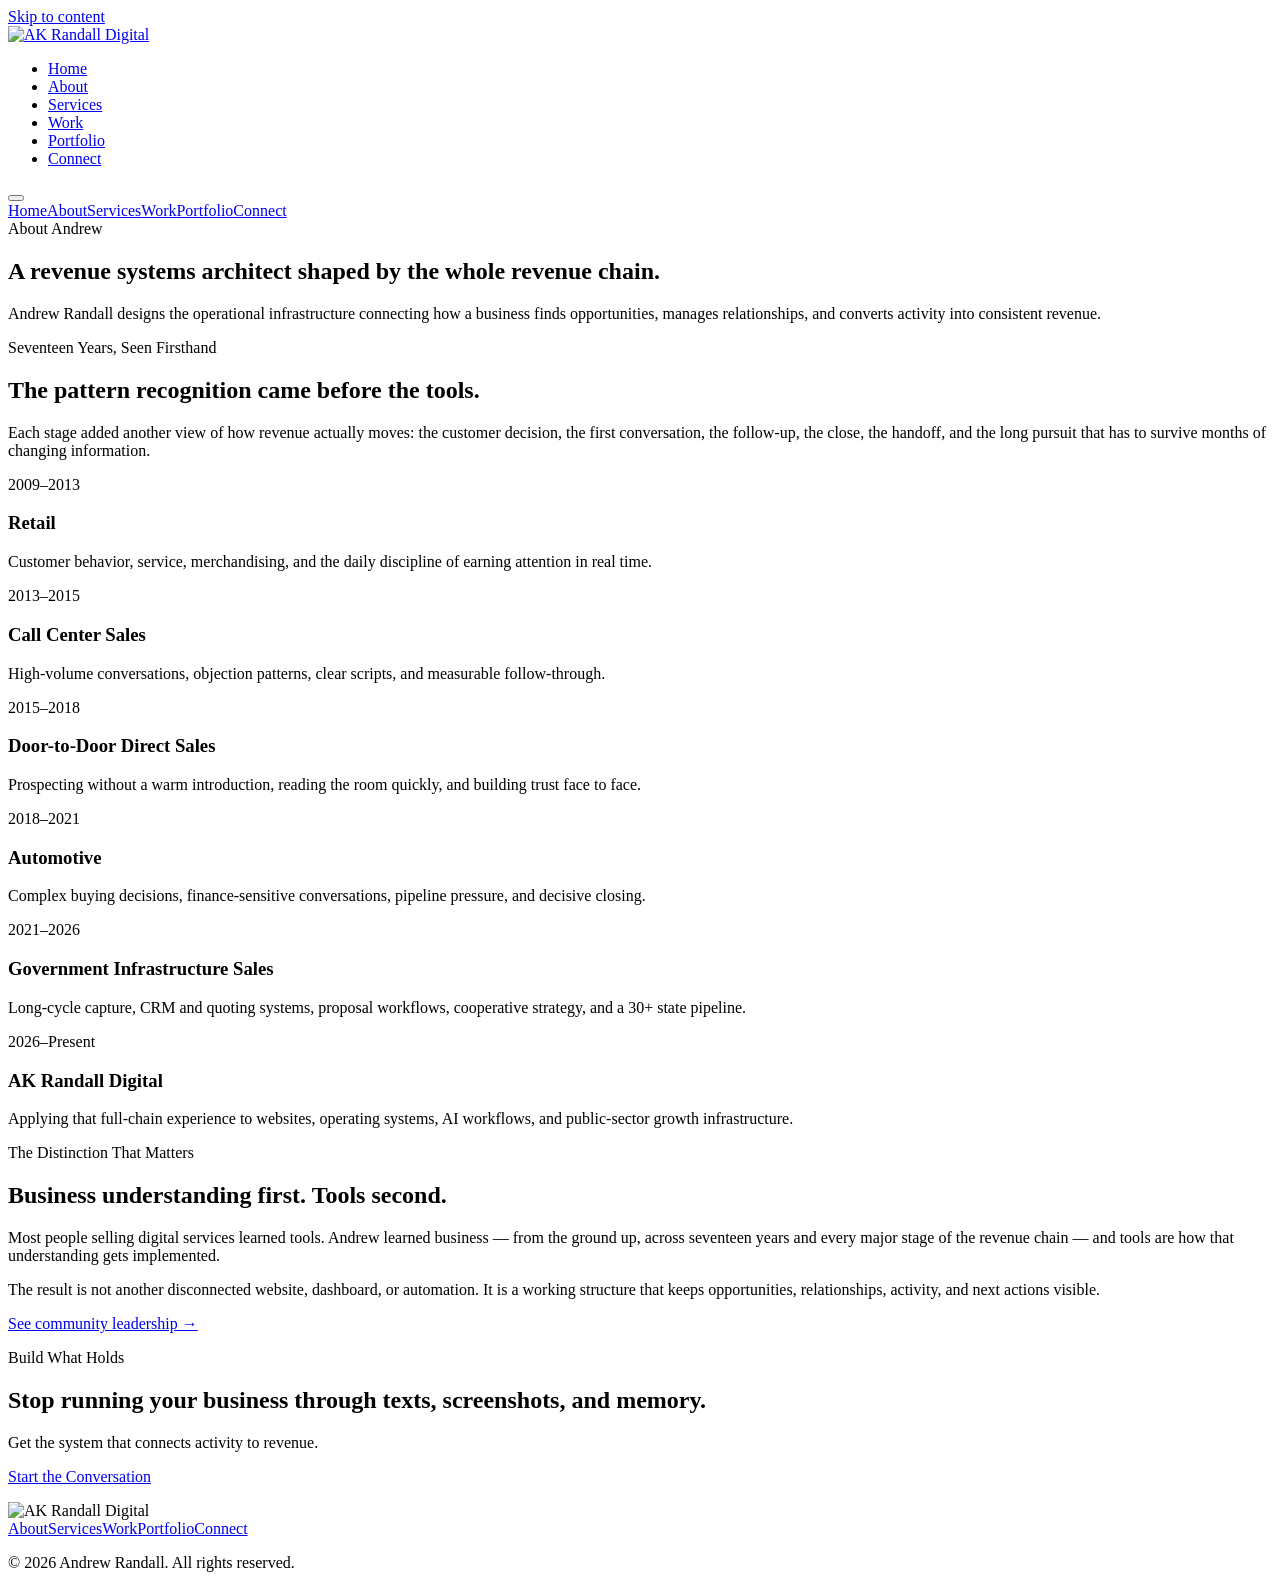
==== about.html @ d8922474 "Add files via upload" ====
<!DOCTYPE html>
<html lang="en">
<head>
  <meta charset="UTF-8">
  <meta name="viewport" content="width=device-width, initial-scale=1.0">
  <title>About Andrew | AK Randall Digital</title>
  <link rel="preconnect" href="https://fonts.googleapis.com">
  <link rel="preconnect" href="https://fonts.gstatic.com" crossorigin>
  <link href="https://fonts.googleapis.com/css2?family=Fraunces:ital,opsz,wght@1,9..144,600&family=IBM+Plex+Mono:wght@400;500;600&family=Inter:wght@400;500;600&family=Syne:wght@600;700;800&display=swap" rel="stylesheet">
  <link rel="icon" type="image/png" href="assets/akrandall_logo_pack_transparent/logo-mark-48.png">
  <link rel="stylesheet" href="assets/css/main.css">
</head>
<body>
  <a href="#main" class="skip-link">Skip to content</a>
  <nav id="nav" role="navigation" aria-label="Main"><div class="container"><div class="nav-inner"><a href="index.html" class="nav-logo" aria-label="AK Randall Digital home"><img src="assets/akrandall_logo_pack_transparent/logo-header-320x120.png" alt="AK Randall Digital"></a><ul class="nav-links" role="list"><li><a href="index.html">Home</a></li><li><a href="about.html" aria-current="page">About</a></li><li><a href="services.html">Services</a></li><li><a href="work.html">Work</a></li><li><a href="portfolio.html">Portfolio</a></li><li><a href="connect.html">Connect</a></li></ul><button class="nav-hamburger" id="hamburger" aria-label="Open menu" aria-expanded="false"><span></span><span></span><span></span></button></div></div></nav>
  <div class="menu-overlay" id="menuOverlay" aria-hidden="true"><div class="menu-panel"><a href="index.html">Home</a><a href="about.html">About</a><a href="services.html">Services</a><a href="work.html">Work</a><a href="portfolio.html">Portfolio</a><a href="connect.html">Connect</a></div></div>
  <main id="main">
    <section class="page-hero"><div class="container"><span class="label">About Andrew</span><h1>A revenue systems architect shaped by the whole revenue chain.</h1><p class="lead">Andrew Randall designs the operational infrastructure connecting how a business finds opportunities, manages relationships, and converts activity into consistent revenue.</p></div></section>
    <section class="page-section">
      <div class="container">
        <div class="section-head" data-reveal><span class="label">Seventeen Years, Seen Firsthand</span><h2>The pattern recognition came before the tools.</h2><p>Each stage added another view of how revenue actually moves: the customer decision, the first conversation, the follow-up, the close, the handoff, and the long pursuit that has to survive months of changing information.</p></div>
        <div class="career-grid">
          <article class="career-step" data-reveal><span class="career-years">2009–2013</span><h3>Retail</h3><p>Customer behavior, service, merchandising, and the daily discipline of earning attention in real time.</p></article>
          <article class="career-step" data-reveal data-delay="50"><span class="career-years">2013–2015</span><h3>Call Center Sales</h3><p>High-volume conversations, objection patterns, clear scripts, and measurable follow-through.</p></article>
          <article class="career-step" data-reveal data-delay="100"><span class="career-years">2015–2018</span><h3>Door-to-Door Direct Sales</h3><p>Prospecting without a warm introduction, reading the room quickly, and building trust face to face.</p></article>
          <article class="career-step" data-reveal data-delay="150"><span class="career-years">2018–2021</span><h3>Automotive</h3><p>Complex buying decisions, finance-sensitive conversations, pipeline pressure, and decisive closing.</p></article>
          <article class="career-step" data-reveal data-delay="200"><span class="career-years">2021–2026</span><h3>Government Infrastructure Sales</h3><p>Long-cycle capture, CRM and quoting systems, proposal workflows, cooperative strategy, and a 30+ state pipeline.</p></article>
          <article class="career-step career-step--current" data-reveal data-delay="250"><span class="career-years">2026–Present</span><h3>AK Randall Digital</h3><p>Applying that full-chain experience to websites, operating systems, AI workflows, and public-sector growth infrastructure.</p></article>
        </div>
      </div>
    </section>
    <section class="page-section">
      <div class="container two-col">
        <div class="section-stack" data-reveal>
          <span class="label">The Distinction That Matters</span>
          <h2>Business understanding first. Tools second.</h2>
          <p>Most people selling digital services learned tools. Andrew learned business — from the ground up, across seventeen years and every major stage of the revenue chain — and tools are how that understanding gets implemented.</p>
          <p>The result is not another disconnected website, dashboard, or automation. It is a working structure that keeps opportunities, relationships, activity, and next actions visible.</p>
          <p><a href="community.html" class="btn-text">See community leadership &rarr;</a></p>
        </div>
        <div class="photo-frame" data-reveal data-delay="100" data-slot-label="Founder portrait"><img src="assets/media/Berlin Profile header .jpg" alt="Portrait of Andrew Randall" loading="lazy" decoding="async" onerror="this.parentElement.classList.add('photo-frame--empty'); this.remove()"></div>
      </div>
    </section>
    <section class="page-section"><div class="container section-stack" data-reveal><span class="label">Build What Holds</span><h2>Stop running your business through texts, screenshots, and memory.</h2><p class="lead">Get the system that connects activity to revenue.</p><p><a href="connect.html" class="btn-primary">Start the Conversation</a></p></div></section>
  </main>
  <footer><div class="container"><div class="footer-inner"><div class="footer-logo"><img src="assets/akrandall_logo_pack_transparent/logo-hero-800.png" alt="AK Randall Digital"></div><nav class="footer-nav" aria-label="Footer navigation"><a href="about.html">About</a><a href="services.html">Services</a><a href="work.html">Work</a><a href="portfolio.html">Portfolio</a><a href="connect.html">Connect</a></nav><p class="footer-copy">&copy; 2026 Andrew Randall. All rights reserved.</p></div></div></footer>
  <script src="assets/js/main.js" defer></script>
</body>
</html>
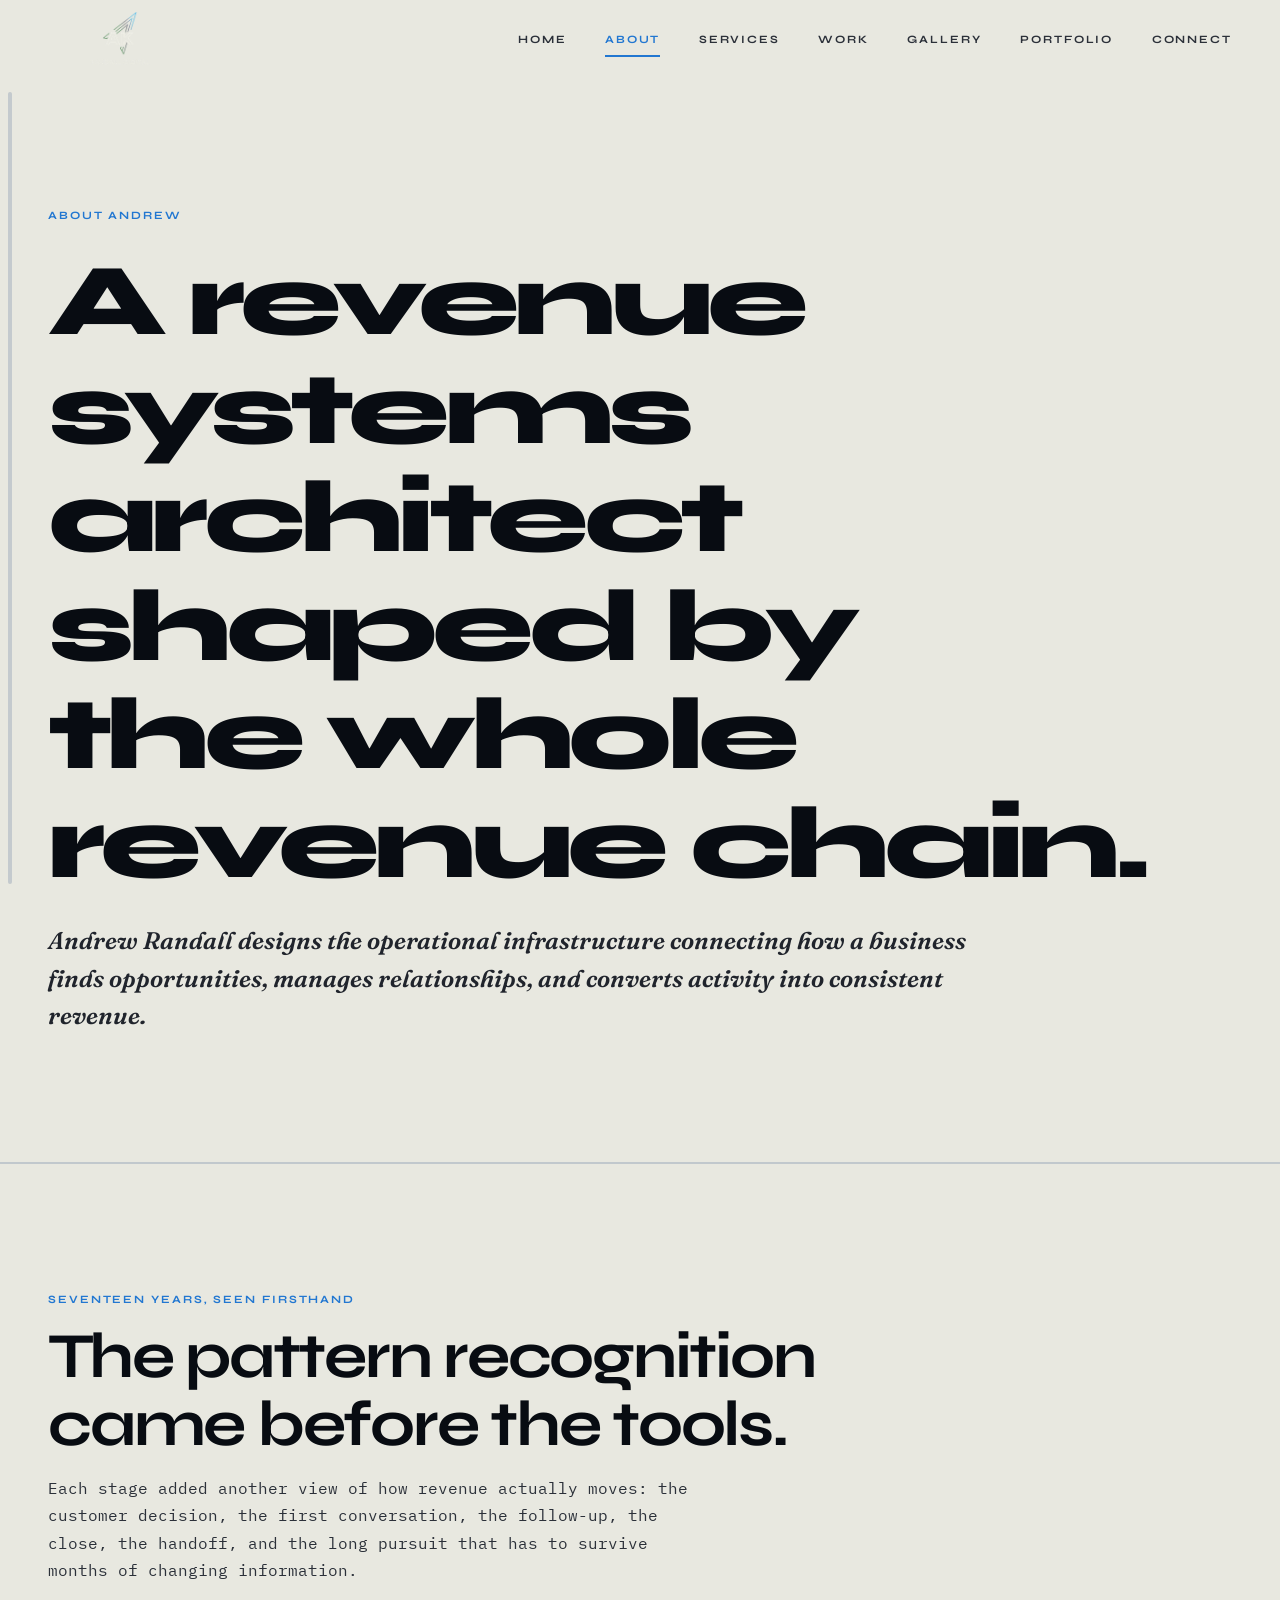
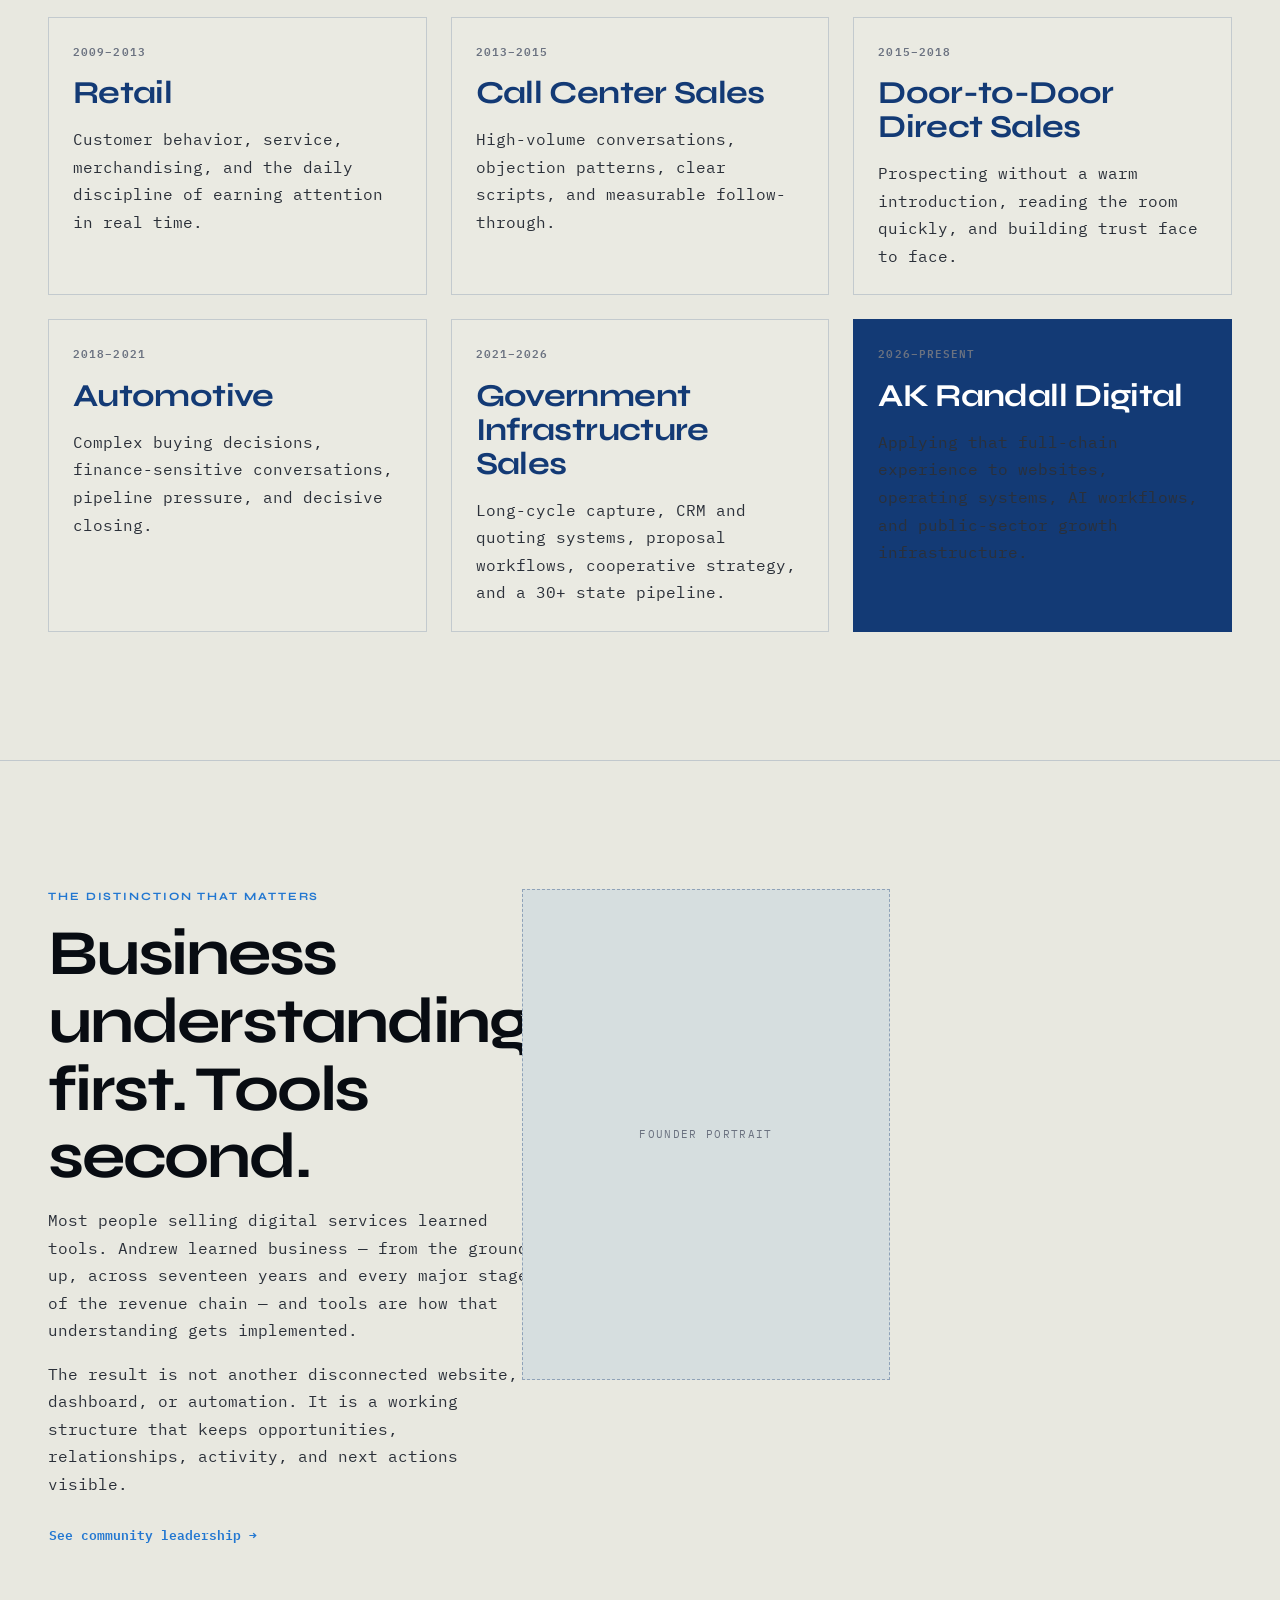
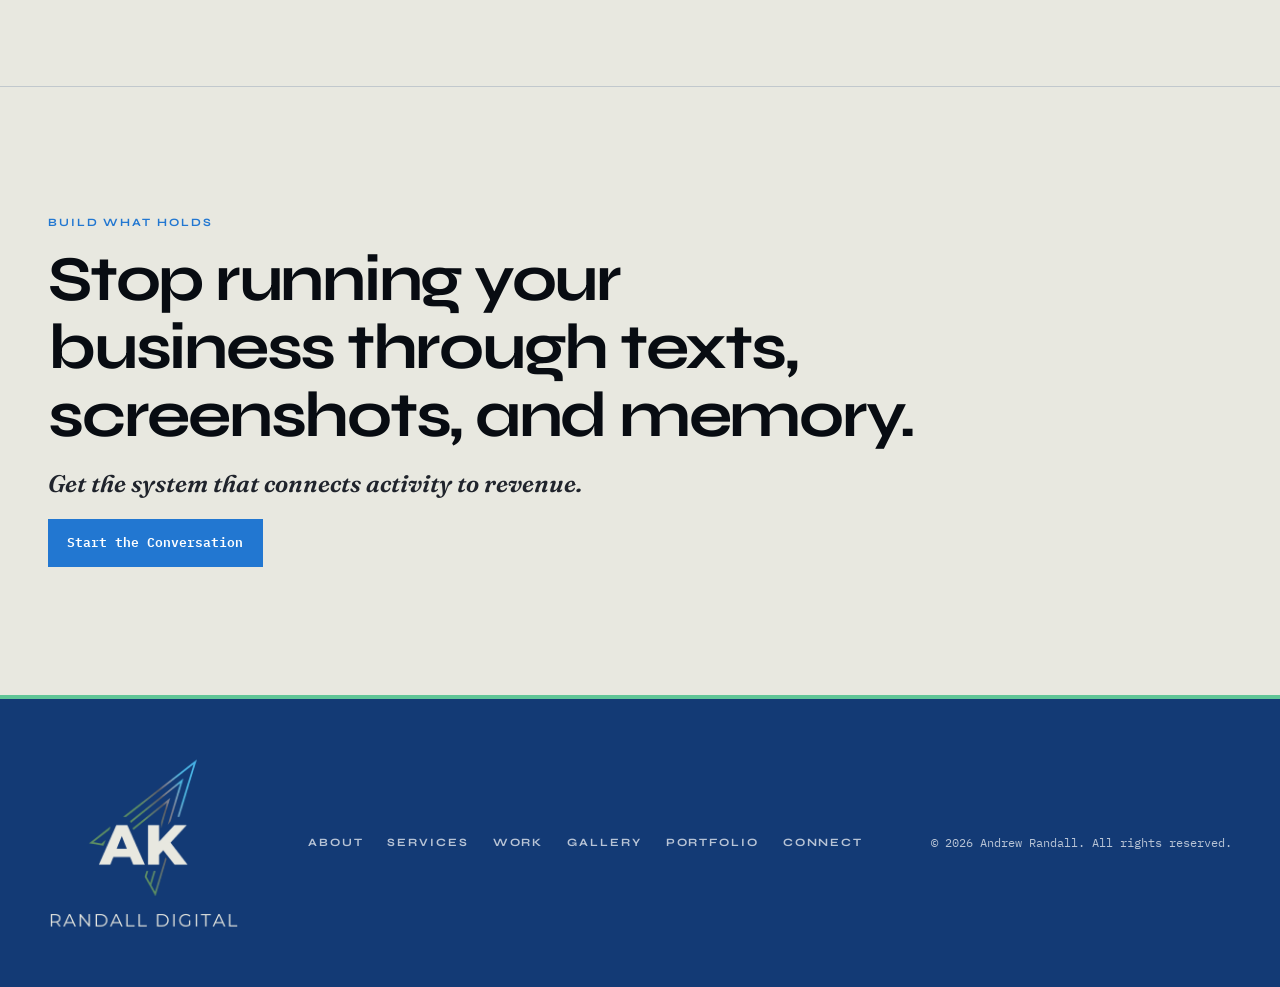
==== commit b2c277ae: "safe full commit" ====
--- a/about.html
+++ b/about.html
@@ -12,8 +12,8 @@
 </head>
 <body>
   <a href="#main" class="skip-link">Skip to content</a>
-  <nav id="nav" role="navigation" aria-label="Main"><div class="container"><div class="nav-inner"><a href="index.html" class="nav-logo" aria-label="AK Randall Digital home"><img src="assets/akrandall_logo_pack_transparent/logo-header-320x120.png" alt="AK Randall Digital"></a><ul class="nav-links" role="list"><li><a href="index.html">Home</a></li><li><a href="about.html" aria-current="page">About</a></li><li><a href="services.html">Services</a></li><li><a href="work.html">Work</a></li><li><a href="portfolio.html">Portfolio</a></li><li><a href="connect.html">Connect</a></li></ul><button class="nav-hamburger" id="hamburger" aria-label="Open menu" aria-expanded="false"><span></span><span></span><span></span></button></div></div></nav>
-  <div class="menu-overlay" id="menuOverlay" aria-hidden="true"><div class="menu-panel"><a href="index.html">Home</a><a href="about.html">About</a><a href="services.html">Services</a><a href="work.html">Work</a><a href="portfolio.html">Portfolio</a><a href="connect.html">Connect</a></div></div>
+  <nav id="nav" role="navigation" aria-label="Main"><div class="container"><div class="nav-inner"><a href="index.html" class="nav-logo" aria-label="AK Randall Digital home"><img src="assets/akrandall_logo_pack_transparent/logo-header-320x120.png" alt="AK Randall Digital"></a><ul class="nav-links" role="list"><li><a href="index.html">Home</a></li><li><a href="about.html" aria-current="page">About</a></li><li><a href="services.html">Services</a></li><li><a href="work.html">Work</a></li><li><a href="gallery.html">Gallery</a></li><li><a href="portfolio.html">Portfolio</a></li><li><a href="connect.html">Connect</a></li></ul><button class="nav-hamburger" id="hamburger" aria-label="Open menu" aria-expanded="false"><span></span><span></span><span></span></button></div></div></nav>
+  <div class="menu-overlay" id="menuOverlay" aria-hidden="true"><div class="menu-panel"><a href="index.html">Home</a><a href="about.html">About</a><a href="services.html">Services</a><a href="work.html">Work</a><a href="gallery.html">Gallery</a><a href="portfolio.html">Portfolio</a><a href="connect.html">Connect</a></div></div>
   <main id="main">
     <section class="page-hero"><div class="container"><span class="label">About Andrew</span><h1>A revenue systems architect shaped by the whole revenue chain.</h1><p class="lead">Andrew Randall designs the operational infrastructure connecting how a business finds opportunities, manages relationships, and converts activity into consistent revenue.</p></div></section>
     <section class="page-section">
@@ -43,7 +43,7 @@
     </section>
     <section class="page-section"><div class="container section-stack" data-reveal><span class="label">Build What Holds</span><h2>Stop running your business through texts, screenshots, and memory.</h2><p class="lead">Get the system that connects activity to revenue.</p><p><a href="connect.html" class="btn-primary">Start the Conversation</a></p></div></section>
   </main>
-  <footer><div class="container"><div class="footer-inner"><div class="footer-logo"><img src="assets/akrandall_logo_pack_transparent/logo-hero-800.png" alt="AK Randall Digital"></div><nav class="footer-nav" aria-label="Footer navigation"><a href="about.html">About</a><a href="services.html">Services</a><a href="work.html">Work</a><a href="portfolio.html">Portfolio</a><a href="connect.html">Connect</a></nav><p class="footer-copy">&copy; 2026 Andrew Randall. All rights reserved.</p></div></div></footer>
+  <footer><div class="container"><div class="footer-inner"><div class="footer-logo"><img src="assets/akrandall_logo_pack_transparent/logo-hero-800.png" alt="AK Randall Digital"></div><nav class="footer-nav" aria-label="Footer navigation"><a href="about.html">About</a><a href="services.html">Services</a><a href="work.html">Work</a><a href="gallery.html">Gallery</a><a href="portfolio.html">Portfolio</a><a href="connect.html">Connect</a></nav><p class="footer-copy">&copy; 2026 Andrew Randall. All rights reserved.</p></div></div></footer>
   <script src="assets/js/main.js" defer></script>
 </body>
 </html>
--- a/assets/css/main.css
+++ b/assets/css/main.css
@@ -0,0 +1,2037 @@
+:root {
+  --bg-warm-white: #e8e8e0;
+  --navy: #133a75;
+  --cyan: #2277d1;
+  --sage: #5fc597;
+  --ink: #080c12;
+  --mid-gray: #6b7280;
+  --font-display: "Syne", sans-serif;
+  --font-body: "IBM Plex Mono", monospace;
+  --font-editorial: "Fraunces", serif;
+  --space-1: 0.25rem;
+  --space-2: 0.5rem;
+  --space-3: 0.75rem;
+  --space-4: 1rem;
+  --space-5: 1.5rem;
+  --space-6: 2rem;
+  --space-7: 3rem;
+  --space-8: 4rem;
+  --space-9: 6rem;
+  --space-10: 8rem;
+  --container-max: 75rem;
+  --nav-height: 4.75rem;
+  --line: color-mix(in srgb, var(--navy) 18%, transparent);
+  --line-strong: color-mix(in srgb, var(--navy) 36%, transparent);
+  --surface: color-mix(in srgb, var(--bg-warm-white) 92%, white);
+  --surface-blue: color-mix(in srgb, var(--bg-warm-white) 91%, var(--cyan));
+  --soft-text: color-mix(in srgb, var(--ink) 65%, var(--mid-gray));
+  --shadow: 0 1.5rem 4rem color-mix(in srgb, var(--navy) 10%, transparent);
+}
+
+*,
+*::before,
+*::after {
+  box-sizing: border-box;
+}
+
+html {
+  scroll-behavior: smooth;
+  text-size-adjust: 100%;
+}
+
+body {
+  min-width: 20rem;
+  margin: 0;
+  overflow-x: hidden;
+  background: var(--bg-warm-white);
+  color: var(--ink);
+  font: 400 1rem/1.72 var(--font-body);
+  text-rendering: optimizeLegibility;
+}
+
+body.menu-open {
+  overflow: hidden;
+}
+
+#intro-splash {
+  position: fixed;
+  inset: 0;
+  z-index: 10000;
+  display: none;
+  min-width: 20rem;
+  min-height: 100svh;
+  place-items: center;
+  overflow: hidden;
+  background: #03050b;
+  opacity: 1;
+  transition: opacity 400ms ease;
+}
+
+html.intro-pending #intro-splash {
+  display: grid;
+}
+
+html.skip-intro #intro-splash,
+#intro-splash[hidden] {
+  display: none;
+}
+
+#intro-splash.is-hiding {
+  opacity: 0;
+  pointer-events: none;
+}
+
+#intro-splash video {
+  width: min(100vmin, 50rem);
+  height: min(100vmin, 50rem);
+  object-fit: contain;
+  background: #03050b;
+}
+
+.intro-skip {
+  position: absolute;
+  right: clamp(1rem, 3vw, 2rem);
+  bottom: clamp(1rem, 3vw, 2rem);
+  padding: 0.55rem 0.75rem;
+  border: 0;
+  background: transparent;
+  color: rgb(255 255 255 / 58%);
+  font-size: 0.75rem;
+  letter-spacing: 0.12em;
+  text-transform: uppercase;
+  transition: color 160ms ease;
+}
+
+.intro-skip:hover,
+.intro-skip:focus-visible {
+  color: white;
+}
+
+main,
+footer {
+  position: relative;
+  z-index: 1;
+}
+
+img,
+video {
+  display: block;
+  max-width: 100%;
+}
+
+figure,
+blockquote,
+h1,
+h2,
+h3,
+h4,
+h5,
+h6,
+p,
+ul {
+  margin-top: 0;
+}
+
+a {
+  color: inherit;
+  text-decoration: none;
+}
+
+button,
+input,
+select,
+textarea {
+  color: inherit;
+  font: inherit;
+}
+
+button {
+  cursor: pointer;
+}
+
+::selection {
+  background: var(--sage);
+  color: var(--ink);
+}
+
+a:focus-visible,
+button:focus-visible,
+input:focus-visible,
+select:focus-visible,
+textarea:focus-visible,
+[tabindex]:focus-visible {
+  outline: 0.1875rem solid var(--cyan);
+  outline-offset: 0.25rem;
+}
+
+.skip-link {
+  position: fixed;
+  top: 0.75rem;
+  left: 0.75rem;
+  z-index: 1000;
+  padding: 0.7rem 1rem;
+  transform: translateY(-180%);
+  background: var(--cyan);
+  color: white;
+  font-weight: 600;
+  transition: transform 160ms ease;
+}
+
+.skip-link:focus {
+  transform: translateY(0);
+}
+
+.container {
+  width: min(calc(100% - 2rem), var(--container-max));
+  margin-inline: auto;
+}
+
+h1,
+h2,
+h3,
+h4,
+h5,
+h6 {
+  margin-bottom: 0;
+  color: var(--ink);
+  font-family: var(--font-display);
+  font-weight: 700;
+  line-height: 1.06;
+  text-wrap: balance;
+}
+
+h1 {
+  max-width: 16ch;
+  font-size: clamp(2.8rem, 8vw, 6.7rem);
+  font-weight: 800;
+  letter-spacing: -0.055em;
+}
+
+h2 {
+  max-width: 20ch;
+  font-size: clamp(2rem, 5vw, 4rem);
+  letter-spacing: -0.035em;
+}
+
+h3 {
+  font-size: clamp(1.3rem, 2.5vw, 2rem);
+  letter-spacing: -0.02em;
+}
+
+h4 { font-size: 1.2rem; }
+h5 { font-size: 1rem; }
+h6 { font-size: 0.875rem; }
+
+p {
+  max-width: 64ch;
+  margin-bottom: 0;
+  color: var(--soft-text);
+}
+
+.lead,
+blockquote {
+  max-width: 59ch;
+  color: color-mix(in srgb, var(--ink) 76%, var(--mid-gray));
+  font: italic 600 clamp(1.1rem, 2.1vw, 1.5rem)/1.55 var(--font-editorial);
+}
+
+.label,
+.label-light,
+.media-status,
+.f-label,
+.nav-links a,
+.footer-nav a,
+.stat span {
+  font-family: var(--font-display);
+  font-size: 0.7rem;
+  font-weight: 700;
+  letter-spacing: 0.17em;
+  line-height: 1.35;
+  text-transform: uppercase;
+}
+
+.label,
+.media-status {
+  color: var(--cyan);
+}
+
+.label-light {
+  color: var(--sage);
+}
+
+.note {
+  color: var(--mid-gray);
+  font-size: 0.84rem;
+}
+
+.section-head,
+.section-stack,
+.about-copy,
+.connect-copy {
+  display: grid;
+  gap: var(--space-4);
+}
+
+.section-head {
+  margin-bottom: var(--space-6);
+}
+
+.page-section {
+  padding-block: clamp(4.5rem, 10vw, 8rem);
+  border-top: 0.0625rem solid var(--line);
+}
+
+.page-hero {
+  padding: clamp(9rem, 17vw, 13rem) 0 clamp(4.5rem, 10vw, 8rem);
+  border-bottom: 0.0625rem solid var(--line);
+}
+
+.page-hero .container {
+  display: grid;
+  gap: var(--space-5);
+}
+
+.page-hero h1 {
+  max-width: 14ch;
+}
+
+.two-col,
+.connect-grid {
+  display: grid;
+  gap: var(--space-7);
+}
+
+.focus-grid,
+.supporting-capabilities {
+  display: grid;
+  border-top: 0.0625rem solid var(--line);
+}
+
+.focus-grid > div,
+.supporting-capabilities article {
+  display: grid;
+  align-content: start;
+  gap: var(--space-3);
+  min-height: 13rem;
+  padding: var(--space-5) 0;
+  border-bottom: 0.0625rem solid var(--line);
+}
+
+.focus-grid strong {
+  color: var(--navy);
+  font-family: var(--font-display);
+  font-size: 1.08rem;
+}
+
+.values-column {
+  display: grid;
+  margin-top: var(--space-3);
+  border-top: 0.0625rem solid var(--line);
+}
+
+.values-column > div {
+  padding: 0.85rem 0;
+  border-bottom: 0.0625rem solid var(--line);
+  color: var(--navy);
+  font-size: 0.82rem;
+  font-weight: 600;
+}
+
+.btn-primary,
+.btn-outline,
+.btn-text,
+.btn-light {
+  display: inline-flex;
+  align-items: center;
+  justify-content: center;
+  min-height: 3rem;
+  padding: 0.8rem 1.15rem;
+  border: 0.0625rem solid transparent;
+  background: transparent;
+  font-size: 0.82rem;
+  font-weight: 600;
+  line-height: 1.2;
+  transition: color 180ms ease, background 180ms ease, border-color 180ms ease, transform 180ms ease;
+}
+
+.btn-primary {
+  border-color: var(--cyan);
+  background: var(--cyan);
+  color: white;
+}
+
+.btn-primary:hover {
+  border-color: var(--navy);
+  background: var(--navy);
+  transform: translateY(-0.125rem);
+}
+
+.btn-outline {
+  border-color: var(--line-strong);
+  color: var(--navy);
+}
+
+.btn-outline:hover {
+  border-color: var(--cyan);
+  background: var(--cyan);
+  color: white;
+}
+
+.btn-text {
+  min-height: auto;
+  padding-inline: 0;
+  color: var(--cyan);
+}
+
+.btn-text:hover {
+  color: var(--sage);
+}
+
+.btn-light {
+  border-color: color-mix(in srgb, white 45%, transparent);
+  color: white;
+}
+
+.btn-light:hover {
+  border-color: var(--sage);
+  background: var(--sage);
+  color: var(--ink);
+}
+
+.cta-inline {
+  margin-top: var(--space-5);
+}
+
+#nav {
+  position: fixed;
+  inset: 0 0 auto;
+  z-index: 100;
+  height: var(--nav-height);
+  border-bottom: 0.0625rem solid transparent;
+  background: color-mix(in srgb, var(--bg-warm-white) 90%, transparent);
+  backdrop-filter: blur(1rem);
+  transition: border-color 180ms ease, background 180ms ease;
+}
+
+#nav.scrolled {
+  border-bottom-color: var(--line);
+  background: color-mix(in srgb, var(--bg-warm-white) 97%, transparent);
+}
+
+.nav-inner {
+  display: flex;
+  min-height: var(--nav-height);
+  align-items: center;
+  justify-content: space-between;
+  gap: var(--space-5);
+}
+
+.nav-logo,
+.footer-logo {
+  display: inline-flex;
+  align-items: center;
+}
+
+.nav-logo img {
+  width: clamp(7rem, 13vw, 9rem);
+  height: auto;
+}
+
+.nav-links {
+  display: none;
+  align-items: center;
+  gap: clamp(1.2rem, 3vw, 2.5rem);
+  margin: 0;
+  padding: 0;
+  list-style: none;
+}
+
+.nav-links a,
+.footer-nav a {
+  color: var(--soft-text);
+  transition: color 160ms ease;
+}
+
+.nav-links a:hover,
+.footer-nav a:hover,
+.nav-links a[aria-current="page"] {
+  color: var(--cyan);
+}
+
+.nav-links a[aria-current="page"] {
+  position: relative;
+}
+
+.nav-links a[aria-current="page"]::after {
+  content: "";
+  position: absolute;
+  right: 0;
+  bottom: -0.65rem;
+  left: 0;
+  height: 0.125rem;
+  background: var(--cyan);
+}
+
+.nav-hamburger {
+  position: relative;
+  z-index: 101;
+  display: grid;
+  width: 2.75rem;
+  height: 2.75rem;
+  padding: 0;
+  place-content: center;
+  gap: 0.32rem;
+  border: 0;
+  background: transparent;
+}
+
+.nav-hamburger span {
+  width: 1.4rem;
+  height: 0.125rem;
+  background: var(--ink);
+  transform-origin: center;
+  transition: transform 180ms ease, opacity 180ms ease;
+}
+
+.nav-hamburger.is-open span:nth-child(1),
+.nav-hamburger.active span:nth-child(1) {
+  transform: translateY(0.45rem) rotate(45deg);
+}
+
+.nav-hamburger.is-open span:nth-child(2),
+.nav-hamburger.active span:nth-child(2) {
+  opacity: 0;
+}
+
+.nav-hamburger.is-open span:nth-child(3),
+.nav-hamburger.active span:nth-child(3) {
+  transform: translateY(-0.45rem) rotate(-45deg);
+}
+
+.menu-overlay {
+  position: fixed;
+  inset: 0;
+  z-index: 90;
+  visibility: hidden;
+  background: color-mix(in srgb, var(--ink) 52%, transparent);
+  opacity: 0;
+  transition: visibility 240ms ease, opacity 240ms ease;
+}
+
+.menu-overlay.is-active,
+.menu-overlay.open,
+.menu-overlay.active {
+  visibility: visible;
+  opacity: 1;
+}
+
+.menu-panel {
+  display: grid;
+  width: min(88vw, 28rem);
+  min-height: 100%;
+  margin-left: auto;
+  padding: calc(var(--nav-height) + 3rem) 2rem 3rem;
+  align-content: center;
+  gap: var(--space-5);
+  background: var(--bg-warm-white);
+  box-shadow: -1rem 0 3rem color-mix(in srgb, var(--ink) 20%, transparent);
+  transform: translateX(100%);
+  transition: transform 300ms cubic-bezier(0.22, 1, 0.36, 1);
+}
+
+.menu-overlay.is-active .menu-panel,
+.menu-overlay.open .menu-panel,
+.menu-overlay.active .menu-panel {
+  transform: translateX(0);
+}
+
+.menu-panel a {
+  color: var(--navy);
+  font: 700 clamp(1.8rem, 8vw, 3.25rem)/1 var(--font-display);
+}
+
+.menu-panel a:hover {
+  color: var(--cyan);
+}
+
+.pipeline-progress {
+  position: fixed;
+  top: calc(var(--nav-height) + 1rem);
+  bottom: 1rem;
+  left: max(0.5rem, calc((100vw - var(--container-max)) / 2 - 2rem));
+  z-index: 70;
+  width: 0.25rem;
+  overflow: hidden;
+  border-radius: 999px;
+  background: color-mix(in srgb, var(--navy) 17%, transparent);
+  pointer-events: none;
+}
+
+.pipeline-progress__fill {
+  width: 100%;
+  height: 100%;
+  background: linear-gradient(to bottom, var(--navy), var(--cyan) 55%, var(--sage));
+  transform: scaleY(var(--pipeline-progress, 0));
+  transform-origin: top;
+  will-change: transform;
+}
+
+.hero {
+  position: relative;
+  display: grid;
+  min-height: max(42rem, 100svh);
+  padding: clamp(10rem, 18vw, 15rem) 0 clamp(5rem, 12vw, 9rem);
+  align-items: end;
+  overflow: hidden;
+  background: var(--navy);
+}
+
+.hero-media,
+.hero-media::after,
+.hero-fallback-picture,
+.hero-img,
+.hero-canvas-host,
+.hero-canvas-host canvas {
+  position: absolute;
+  inset: 0;
+  width: 100%;
+  height: 100%;
+}
+
+.hero-media {
+  background: linear-gradient(135deg, var(--navy), color-mix(in srgb, var(--navy) 72%, var(--cyan)));
+}
+
+.hero-fallback-picture {
+  z-index: 0;
+  overflow: hidden;
+}
+
+.hero-img {
+  object-fit: cover;
+  opacity: 1;
+  transform: translate3d(0, var(--hero-mobile-shift, 0), 0) scale(1.035);
+  transition: opacity 400ms ease;
+  will-change: transform;
+}
+
+.hero-canvas-host {
+  z-index: 1;
+  opacity: 0;
+  transition: opacity 500ms ease;
+}
+
+.hero-canvas-host canvas {
+  display: block;
+  outline: none;
+}
+
+.hero.is-webgl-ready .hero-canvas-host {
+  opacity: 1;
+}
+
+.hero.is-webgl-ready .hero-fallback-picture {
+  opacity: 0;
+}
+
+.hero-media::after {
+  content: "";
+  z-index: 2;
+  background: linear-gradient(90deg, color-mix(in srgb, var(--ink) 90%, transparent), color-mix(in srgb, var(--navy) 55%, transparent) 60%, transparent);
+  pointer-events: none;
+}
+
+.hero .container {
+  position: relative;
+  z-index: 3;
+}
+
+.hero-content {
+  display: grid;
+  max-width: 58rem;
+  gap: var(--space-5);
+}
+
+.hero h1,
+.hero .lead,
+.hero .label,
+.hero .btn-text {
+  color: white;
+}
+
+.hero .lead {
+  color: color-mix(in srgb, white 82%, transparent);
+}
+
+.hero-cta {
+  display: flex;
+  flex-wrap: wrap;
+  align-items: center;
+  gap: var(--space-4);
+}
+
+.hero-load {
+  animation: hero-enter 700ms cubic-bezier(0.22, 1, 0.36, 1) both;
+}
+
+.hero h1.hero-load { animation-delay: 100ms; }
+.hero .lead.hero-load { animation-delay: 190ms; }
+.hero .hero-cta.hero-load { animation-delay: 280ms; }
+
+@keyframes hero-enter {
+  from {
+    opacity: 0;
+    transform: translateY(1rem);
+  }
+}
+
+.proof-bar,
+.stats-row {
+  padding-block: var(--space-6);
+  border-bottom: 0.0625rem solid var(--line);
+  background: var(--surface-blue);
+}
+
+.proof-stats,
+.stats-grid {
+  display: grid;
+  grid-template-columns: repeat(2, minmax(0, 1fr));
+  gap: var(--space-5);
+}
+
+.proof-scope-note {
+  grid-column: 1 / -1;
+  margin: 0;
+  color: var(--soft-text);
+  font-family: var(--font-body);
+  font-size: .75rem;
+  letter-spacing: .02em;
+  text-align: center;
+}
+
+.stat {
+  display: grid;
+  gap: var(--space-2);
+}
+
+.stat strong {
+  color: var(--navy);
+  font: 700 clamp(2rem, 6vw, 3.75rem)/1 var(--font-display);
+}
+
+.stat span {
+  color: var(--mid-gray);
+}
+
+.photo-frame {
+  position: relative;
+  width: min(100%, 23rem);
+  overflow: hidden;
+  aspect-ratio: 3 / 4;
+  border: 0.0625rem solid var(--line);
+  background: var(--surface-blue);
+}
+
+.photo-frame img {
+  width: 100%;
+  height: 100%;
+  object-fit: cover;
+}
+
+.photo-frame--empty,
+.proof-photo--empty,
+.community-photo--empty,
+.video-frame--empty {
+  display: grid;
+  min-height: 15rem;
+  place-items: center;
+  border: 0.0625rem dashed var(--line-strong);
+  background: var(--surface-blue);
+}
+
+.photo-frame--empty::after,
+.proof-photo--empty::after,
+.community-photo--empty::after,
+.video-frame--empty::after {
+  content: attr(data-slot-label);
+  max-width: 28ch;
+  padding: var(--space-5);
+  color: var(--mid-gray);
+  font-size: 0.7rem;
+  letter-spacing: 0.12em;
+  text-align: center;
+  text-transform: uppercase;
+}
+
+.discipline-list,
+.systems-list,
+.onsite-list {
+  display: grid;
+  border-top: 0.0625rem solid var(--line);
+}
+
+.discipline-item,
+.system-row,
+.onsite-row {
+  display: grid;
+  gap: var(--space-3);
+  padding: var(--space-5) 0;
+  border-bottom: 0.0625rem solid var(--line);
+}
+
+.discipline-item strong,
+.system-title,
+.onsite-title {
+  color: var(--navy);
+  font: 700 1.05rem/1.3 var(--font-display);
+}
+
+.discipline-item--lead {
+  padding-inline: var(--space-5);
+  background: var(--navy);
+}
+
+.discipline-item--lead strong,
+.discipline-item--lead p {
+  color: white;
+}
+
+.infrastructure-services {
+  border-inline: 0.0625rem solid var(--line);
+}
+
+.infrastructure-services .discipline-item:not(.discipline-item--lead) {
+  padding-inline: var(--space-5);
+}
+
+.system-row {
+  grid-template-columns: 3rem minmax(0, 1fr);
+}
+
+.system-number {
+  color: var(--cyan);
+  font: 700 1.4rem/1 var(--font-display);
+}
+
+.system-feature.compare-pair {
+  display: grid;
+  overflow: hidden;
+  border: 0.0625rem solid var(--line);
+}
+
+.system-panel-dark,
+.system-panel-light {
+  min-height: 22rem;
+  padding: clamp(2rem, 6vw, 4rem);
+}
+
+.system-panel-dark {
+  position: relative;
+  display: grid;
+  align-content: end;
+  overflow: hidden;
+  background: var(--navy);
+}
+
+.system-panel-dark::after {
+  content: "";
+  position: absolute;
+  inset: 0;
+  z-index: 1;
+  background: linear-gradient(to top, color-mix(in srgb, var(--ink) 90%, transparent), color-mix(in srgb, var(--navy) 28%, transparent));
+}
+
+.system-panel-image {
+  position: absolute;
+  inset: 0;
+  width: 100%;
+  height: 100%;
+  object-fit: cover;
+  opacity: 0;
+  transition: opacity 250ms ease;
+}
+
+.system-panel-dark--has-image .system-panel-image {
+  opacity: 1;
+}
+
+.system-panel-content {
+  position: relative;
+  z-index: 2;
+  display: grid;
+  gap: var(--space-4);
+}
+
+.system-title-display {
+  max-width: 10ch;
+  color: white;
+  font-size: clamp(2.3rem, 6vw, 4.8rem);
+}
+
+.system-panel-light {
+  display: grid;
+  align-content: center;
+  gap: var(--space-4);
+  background: var(--surface-blue);
+}
+
+.compare-panel {
+  transition: opacity 200ms ease, transform 200ms ease;
+}
+
+.compare-pair.is-comparing .compare-panel {
+  opacity: 0.55;
+}
+
+.compare-pair.is-comparing .compare-panel.is-active {
+  z-index: 3;
+  opacity: 1;
+  transform: translateY(-0.25rem);
+}
+
+.media-ledger-grid,
+.systems-field-gallery,
+.civic-presence-grid,
+.founder-media-strip,
+.field-sequence-grid,
+.community-photos,
+.proof-grid,
+.pipeline-grid,
+.case-study-grid,
+.day-night-grid,
+.infrastructure-proof-grid {
+  display: grid;
+  gap: var(--space-5);
+}
+
+.field-sequence-section {
+  overflow: hidden;
+  background: var(--surface-blue);
+}
+
+.field-sequence-grid {
+  perspective: 90rem;
+  perspective-origin: 50% 42%;
+}
+
+.field-sequence-card {
+  position: relative;
+  margin: 0;
+  overflow: hidden;
+  border: 0.0625rem solid var(--line);
+  background: var(--surface);
+  box-shadow: var(--shadow);
+  transform-style: preserve-3d;
+  backface-visibility: hidden;
+}
+
+.field-sequence-card picture {
+  display: block;
+  overflow: hidden;
+  aspect-ratio: 4 / 3;
+  background: var(--navy);
+}
+
+.field-sequence-card img {
+  width: 100%;
+  height: 100%;
+  object-fit: cover;
+  transition: transform 900ms cubic-bezier(0.22, 1, 0.36, 1);
+}
+
+.field-sequence-card figcaption {
+  display: grid;
+  gap: var(--space-2);
+  padding: var(--space-4);
+  transform: translateZ(1.25rem);
+}
+
+.field-sequence-card figcaption p {
+  color: var(--ink);
+  font-size: 0.82rem;
+}
+
+.media-card,
+.infrastructure-proof-primary,
+.comparison-card,
+.case-study-card,
+.proof-photo,
+.community-photo {
+  margin: 0;
+  overflow: hidden;
+  border: 0.0625rem solid var(--line);
+  background: var(--surface);
+}
+
+.media-card {
+  display: grid;
+  grid-template-rows: auto 1fr;
+}
+
+.media-card-frame {
+  position: relative;
+  overflow: hidden;
+  aspect-ratio: 4 / 3;
+  background: linear-gradient(135deg, var(--navy), color-mix(in srgb, var(--navy) 70%, var(--cyan)));
+}
+
+.media-card img,
+.media-card video {
+  width: 100%;
+  height: 100%;
+  object-fit: cover;
+}
+
+.media-card figcaption,
+.infrastructure-proof-primary figcaption,
+.comparison-card figcaption {
+  display: grid;
+  gap: var(--space-2);
+  padding: var(--space-4);
+}
+
+.media-card figcaption p {
+  color: var(--ink);
+  font-size: 0.82rem;
+}
+
+.media-card-fallback,
+.media-fallback {
+  position: absolute;
+  inset: 0;
+  display: grid;
+  z-index: 0;
+  place-content: center;
+  gap: var(--space-2);
+  padding: var(--space-5);
+  background: linear-gradient(135deg, var(--navy), color-mix(in srgb, var(--navy) 75%, var(--cyan)));
+  color: white;
+  font-size: 0.8rem;
+  text-align: center;
+}
+
+.media-card-fallback small,
+.media-fallback small {
+  color: color-mix(in srgb, white 68%, transparent);
+}
+
+.media-card--video video {
+  position: relative;
+  z-index: 1;
+  opacity: 0;
+}
+
+.media-card--video.media-loaded video,
+.media-card--video.video-ready video {
+  opacity: 1;
+}
+
+.media-card--video.media-loaded .media-card-fallback,
+.media-card--video.video-ready .media-card-fallback,
+.video-ready .media-fallback {
+  display: none;
+}
+
+.media-card--image.media-failed .media-card-frame::after {
+  content: attr(data-slot-label);
+  position: absolute;
+  inset: 0;
+  display: grid;
+  place-items: center;
+  padding: var(--space-5);
+  color: white;
+  font-size: 0.68rem;
+  letter-spacing: 0.12em;
+  text-align: center;
+  text-transform: uppercase;
+}
+
+.media-card--image.media-failed img {
+  display: none;
+}
+
+.infrastructure-proof-primary {
+  display: grid;
+}
+
+.infrastructure-proof-primary img {
+  width: 100%;
+  min-height: 21rem;
+  height: 100%;
+  object-fit: cover;
+}
+
+.pipeline-card,
+.case-study-card {
+  display: grid;
+  min-height: 15rem;
+  padding: var(--space-5);
+  align-content: start;
+  gap: var(--space-4);
+}
+
+.pipeline-card span {
+  color: var(--cyan);
+  font: 700 1.25rem/1 var(--font-display);
+}
+
+.case-study-card--flagship {
+  background: var(--navy);
+}
+
+.case-study-card--flagship h2,
+.case-study-card--flagship h3,
+.case-study-card--flagship p,
+.case-study-card--flagship .media-status {
+  color: white;
+}
+
+.case-study-card--flagship .note {
+  color: color-mix(in srgb, white 68%, transparent);
+}
+
+.case-study-card--media {
+  padding: 0;
+}
+
+.case-study-card--media > div:last-child {
+  display: grid;
+  gap: var(--space-4);
+  padding: var(--space-5);
+}
+
+.case-study-media {
+  min-height: 18rem;
+}
+
+.case-study-media img {
+  width: 100%;
+  height: 100%;
+  object-fit: cover;
+}
+
+.comparison-card {
+  position: relative;
+}
+
+.comparison-media {
+  position: relative;
+  overflow: hidden;
+  aspect-ratio: 16 / 10;
+  background: var(--navy);
+}
+
+.comparison-media img,
+.comparison-media video {
+  width: 100%;
+  height: 100%;
+  object-fit: cover;
+}
+
+.comparison-card--night {
+  background: var(--navy);
+}
+
+.comparison-card--night figcaption p,
+.comparison-card--night figcaption .label {
+  color: white;
+}
+
+.proof-photo {
+  display: grid;
+  grid-template-rows: minmax(15rem, 1fr) auto;
+}
+
+.proof-photo img {
+  width: 100%;
+  height: 100%;
+  object-fit: cover;
+}
+
+.proof-photo figcaption {
+  padding: var(--space-4);
+  color: var(--navy);
+  font-size: 0.78rem;
+}
+
+.project-video {
+  background: var(--navy);
+}
+
+.project-video h2,
+.project-video p,
+.project-video .label {
+  color: white;
+}
+
+.proof-line {
+  font: italic 600 clamp(1.2rem, 3vw, 2rem)/1.4 var(--font-editorial);
+}
+
+.video-frame {
+  position: relative;
+  width: min(100%, 58rem);
+  margin-top: var(--space-6);
+  overflow: hidden;
+  aspect-ratio: 16 / 9;
+  background: var(--navy);
+}
+
+.video-frame video {
+  width: 100%;
+  height: 100%;
+  object-fit: cover;
+}
+
+.video-frame--empty video {
+  position: absolute;
+  opacity: 0;
+  pointer-events: none;
+}
+
+.media-proof-ledger {
+  background: var(--surface-blue);
+}
+
+.ledger-group {
+  display: grid;
+  gap: var(--space-5);
+  padding-block: var(--space-6);
+  border-top: 0.0625rem solid var(--line);
+}
+
+.ledger-group-head {
+  display: grid;
+  gap: var(--space-2);
+}
+
+.map-section {
+  padding: clamp(1.25rem, 4vw, 3rem);
+  border: 0.0625rem solid var(--line);
+  background: var(--surface-blue);
+}
+
+.outcome-atlas-head {
+  max-width: 48rem;
+}
+
+.map-controls {
+  display: grid;
+  gap: var(--space-4);
+  margin-block: var(--space-5);
+}
+
+.map-filters,
+.map-year-filters,
+.schedule-types {
+  display: flex;
+  flex-wrap: wrap;
+  gap: var(--space-2);
+}
+
+.filter-btn,
+.year-btn,
+.schedule-type {
+  padding: 0.7rem 0.9rem;
+  border: 0.0625rem solid var(--line-strong);
+  background: transparent;
+  color: var(--soft-text);
+  font-size: 0.75rem;
+}
+
+.filter-btn:hover,
+.year-btn:hover,
+.schedule-type:hover,
+.filter-btn.active,
+.year-btn.active,
+.schedule-type.active {
+  border-color: var(--cyan);
+  background: var(--cyan);
+  color: white;
+}
+
+#map {
+  min-height: clamp(25rem, 58vh, 40rem);
+  overflow: hidden;
+  border: 0.0625rem solid var(--line);
+  background: var(--surface);
+}
+
+#map-count {
+  margin-top: var(--space-3);
+  color: var(--mid-gray);
+  font-size: 0.78rem;
+}
+
+.map-key {
+  display: flex;
+  flex-wrap: wrap;
+  gap: var(--space-3) var(--space-5);
+  margin-top: var(--space-4);
+  color: var(--soft-text);
+  font-size: 0.75rem;
+}
+
+.dot {
+  display: inline-block;
+  width: 0.65rem;
+  height: 0.65rem;
+  margin-right: 0.4rem;
+  border-radius: 50%;
+}
+
+.dot-transit { background: var(--cyan); }
+.dot-parks { background: var(--sage); }
+.dot-safety { background: var(--navy); }
+.dot-smart { background: var(--mid-gray); }
+.dot-emergency { background: var(--ink); }
+
+.community-photo {
+  position: relative;
+  aspect-ratio: 4 / 3;
+}
+
+.community-photo img {
+  width: 100%;
+  height: 100%;
+  object-fit: cover;
+}
+
+.schedule-type {
+  display: grid;
+  flex: 1 1 14rem;
+  min-height: 8rem;
+  gap: var(--space-2);
+  text-align: left;
+}
+
+.type-title {
+  color: var(--navy);
+  font: 700 0.95rem/1.3 var(--font-display);
+}
+
+.type-desc {
+  color: var(--mid-gray);
+  font-size: 0.72rem;
+  line-height: 1.55;
+}
+
+.schedule-type.active .type-title,
+.schedule-type:hover .type-title,
+.schedule-type.active .type-desc,
+.schedule-type:hover .type-desc {
+  color: white;
+}
+
+.calendar-note {
+  padding: var(--space-4);
+  border-left: 0.2rem solid var(--sage);
+  background: var(--surface-blue);
+}
+
+.onsite-row {
+  grid-template-columns: minmax(0, 1fr) auto;
+  align-items: center;
+}
+
+.onsite-row:hover .onsite-title,
+.onsite-row:hover .onsite-arrow {
+  color: var(--cyan);
+}
+
+.onsite-arrow {
+  color: var(--navy);
+  font-size: 1.5rem;
+  transition: color 180ms ease, transform 180ms ease;
+}
+
+.onsite-row:hover .onsite-arrow {
+  transform: translateX(0.25rem);
+}
+
+.community-calendar {
+  display: grid;
+  gap: var(--space-3);
+  margin-top: var(--space-6);
+  padding: var(--space-5);
+  border: 0.0625rem solid var(--line);
+  background: var(--surface-blue);
+}
+
+.contact-form {
+  display: grid;
+  align-content: start;
+  gap: var(--space-5);
+  padding: clamp(1.5rem, 5vw, 3rem);
+  border: 0.0625rem solid var(--line);
+  background: var(--surface-blue);
+}
+
+.f-group {
+  display: grid;
+  gap: var(--space-2);
+}
+
+.f-label {
+  color: var(--navy);
+}
+
+.contact-form input,
+.contact-form select,
+.contact-form textarea {
+  width: 100%;
+  padding: 0.85rem;
+  border: 0.0625rem solid var(--line-strong);
+  border-radius: 0;
+  background: var(--bg-warm-white);
+}
+
+.contact-form textarea {
+  resize: vertical;
+}
+
+.contact-form input:focus,
+.contact-form select:focus,
+.contact-form textarea:focus {
+  border-color: var(--cyan);
+}
+
+.closing-cta {
+  padding-block: clamp(4.5rem, 10vw, 8rem);
+  background: var(--navy);
+}
+
+.closing-cta .container {
+  display: grid;
+  gap: var(--space-5);
+  justify-items: start;
+}
+
+.closing-cta h2 {
+  color: white;
+}
+
+.atlas-section,
+.flagship-proof,
+.infrastructure-proof-lead,
+.pipeline-section,
+.proof-of-work-section,
+.day-night-section,
+.ledger-collection-index,
+.founder-media-section,
+.council-section,
+.civic-presence-section {
+  position: relative;
+}
+
+footer {
+  border-top: 0.25rem solid var(--sage);
+  background: var(--navy);
+  color: white;
+}
+
+.footer-inner {
+  display: grid;
+  gap: var(--space-5);
+  padding-block: var(--space-7);
+}
+
+.footer-logo img {
+  width: min(12rem, 48vw);
+  height: auto;
+}
+
+.footer-nav {
+  display: flex;
+  flex-wrap: wrap;
+  gap: var(--space-4) var(--space-5);
+}
+
+.footer-nav a,
+.footer-copy {
+  color: color-mix(in srgb, white 70%, transparent);
+}
+
+.footer-copy {
+  margin: 0;
+  font-size: 0.72rem;
+}
+
+.career-grid,
+.offer-grid,
+.service-card-grid,
+.portfolio-grid {
+  display: grid;
+  gap: var(--space-5);
+}
+
+.career-step,
+.offer-card,
+.service-card,
+.portfolio-card {
+  display: grid;
+  align-content: start;
+  gap: var(--space-4);
+  padding: var(--space-5);
+  border: 0.0625rem solid var(--line);
+  background: var(--surface);
+}
+
+.career-step h3,
+.offer-card h3,
+.service-card h3,
+.portfolio-card h3 {
+  color: var(--navy);
+}
+
+.career-years,
+.offer-number,
+.portfolio-status {
+  color: var(--mid-gray);
+  font-size: 0.68rem;
+  font-weight: 600;
+  letter-spacing: 0.1em;
+  text-transform: uppercase;
+}
+
+.career-step--current,
+.offer-card--lead,
+.service-principle {
+  background: var(--navy);
+  color: white;
+}
+
+.career-step--current h3,
+.offer-card--lead h3,
+.offer-card--lead .offer-number,
+.offer-card--lead a {
+  color: white;
+}
+
+.offer-links {
+  display: grid;
+  gap: var(--space-2);
+  margin-top: auto;
+}
+
+.offer-links a {
+  font-size: 0.78rem;
+  font-weight: 600;
+  text-decoration: underline;
+  text-underline-offset: 0.2em;
+}
+
+.service-card {
+  color: var(--ink);
+  transition: border-color 180ms ease, transform 180ms ease;
+}
+
+.service-card:hover,
+.service-card:focus-visible {
+  border-color: var(--cyan);
+  transform: translateY(-0.2rem);
+}
+
+.service-detail-grid {
+  display: grid;
+  gap: var(--space-7);
+}
+
+.service-principle {
+  display: grid;
+  align-content: end;
+  min-height: 18rem;
+  padding: var(--space-6);
+}
+
+.service-principle p {
+  font: 600 clamp(1.35rem, 3vw, 2rem)/1.35 var(--font-display);
+}
+
+.portfolio-card {
+  min-height: 19rem;
+}
+
+.portfolio-card p {
+  margin-bottom: auto;
+}
+
+.portfolio-meta {
+  display: flex;
+  flex-wrap: wrap;
+  align-items: center;
+  justify-content: space-between;
+  gap: var(--space-3);
+}
+
+.portfolio-card--media {
+  padding: 0;
+  overflow: hidden;
+}
+
+.portfolio-card--media figure,
+.portfolio-card--media figcaption {
+  display: grid;
+  gap: var(--space-4);
+}
+
+.portfolio-card--media figcaption {
+  padding: var(--space-5);
+}
+
+.portfolio-image {
+  aspect-ratio: 16 / 10;
+  overflow: hidden;
+}
+
+.portfolio-image img {
+  width: 100%;
+  height: 100%;
+  object-fit: cover;
+}
+
+@media (prefers-reduced-motion: no-preference) {
+  [data-reveal] {
+    opacity: 0;
+    transform: translateY(1.5rem);
+    transition: opacity 680ms cubic-bezier(0.22, 1, 0.36, 1), transform 680ms cubic-bezier(0.22, 1, 0.36, 1);
+  }
+
+  [data-reveal].is-visible {
+    opacity: 1;
+    transform: translateY(0);
+  }
+
+  [data-reveal-3d] {
+    opacity: 0;
+    transform: translate3d(0, 2.5rem, -7rem) rotateY(-16deg);
+    transform-origin: 50% 50%;
+    transition:
+      opacity 760ms cubic-bezier(0.22, 1, 0.36, 1),
+      transform 900ms cubic-bezier(0.22, 1, 0.36, 1);
+  }
+
+  [data-reveal-3d]:nth-child(even) {
+    transform: translate3d(0, 2.5rem, -7rem) rotateY(16deg);
+  }
+
+  [data-reveal-3d].is-visible,
+  [data-reveal-3d].is-visible:nth-child(even) {
+    opacity: 1;
+    transform: translate3d(0, 0, 0) rotateY(0);
+  }
+
+  [data-reveal-3d].is-visible:hover img {
+    transform: scale(1.025);
+  }
+}
+
+@media (prefers-reduced-motion: reduce) {
+  html { scroll-behavior: auto; }
+
+  #intro-splash {
+    display: none !important;
+    transition: none;
+  }
+
+  [data-reveal],
+  [data-reveal].is-visible {
+    opacity: 1;
+    transform: none;
+    transition: none;
+    transition-delay: 0ms !important;
+  }
+
+  .hero-load { animation: none; }
+
+  [data-reveal-3d],
+  [data-reveal-3d].is-visible {
+    opacity: 1;
+    transform: none;
+    transition: none;
+  }
+
+  .hero-img {
+    transform: none;
+  }
+}
+
+@media (min-width: 40rem) {
+  .container {
+    width: min(calc(100% - 3rem), var(--container-max));
+  }
+
+  .proof-stats,
+  .stats-grid {
+    grid-template-columns: repeat(4, minmax(0, 1fr));
+  }
+
+  .focus-grid,
+  .supporting-capabilities,
+  .field-sequence-grid,
+  .community-photos,
+  .proof-grid,
+  .day-night-grid,
+  .founder-media-strip,
+  .systems-field-gallery,
+  .civic-presence-grid,
+  .media-ledger-grid,
+  .pipeline-grid,
+  .case-study-grid,
+  .career-grid,
+  .service-card-grid,
+  .portfolio-grid {
+    grid-template-columns: repeat(2, minmax(0, 1fr));
+  }
+
+  .offer-grid {
+    grid-template-columns: repeat(3, minmax(0, 1fr));
+  }
+
+  .offer-grid--two {
+    grid-template-columns: repeat(2, minmax(0, 1fr));
+  }
+
+  .focus-grid > div:nth-child(odd),
+  .supporting-capabilities article:nth-child(odd) {
+    padding-right: var(--space-5);
+    border-right: 0.0625rem solid var(--line);
+  }
+
+  .focus-grid > div:nth-child(even),
+  .supporting-capabilities article:nth-child(even) {
+    padding-left: var(--space-5);
+  }
+
+  .case-study-card--media {
+    grid-column: 1 / -1;
+    grid-template-columns: minmax(0, 0.9fr) minmax(0, 1.1fr);
+  }
+
+  .ledger-group-head {
+    grid-template-columns: 11rem minmax(0, 1fr);
+    align-items: start;
+  }
+}
+
+@media (min-width: 48rem) {
+  .two-col {
+    grid-template-columns: minmax(15rem, 0.75fr) minmax(0, 1.25fr);
+    align-items: start;
+  }
+
+  .connect-grid {
+    grid-template-columns: minmax(0, 1.1fr) minmax(20rem, 0.9fr);
+  }
+
+  .service-detail-grid {
+    grid-template-columns: minmax(0, 1.3fr) minmax(18rem, 0.7fr);
+    align-items: stretch;
+  }
+
+  .system-feature.compare-pair {
+    grid-template-columns: repeat(2, minmax(0, 1fr));
+  }
+
+  .infrastructure-proof-grid {
+    grid-template-columns: minmax(0, 1.4fr) repeat(2, minmax(0, 0.75fr));
+  }
+
+  .community-photos,
+  .proof-grid,
+  .civic-presence-grid,
+  .media-ledger-grid,
+  .systems-field-gallery {
+    grid-template-columns: repeat(3, minmax(0, 1fr));
+  }
+
+  .career-grid,
+  .portfolio-grid {
+    grid-template-columns: repeat(3, minmax(0, 1fr));
+  }
+
+  .field-sequence-grid {
+    grid-template-columns: repeat(4, minmax(0, 1fr));
+  }
+
+  .systems-field-gallery .media-card:nth-child(1),
+  .systems-field-gallery .media-card:nth-child(4) {
+    grid-column: span 2;
+  }
+
+  .footer-inner {
+    grid-template-columns: auto 1fr auto;
+    align-items: center;
+  }
+
+  .footer-nav {
+    justify-content: center;
+  }
+}
+
+@media (min-width: 54rem) {
+  .nav-links { display: flex; }
+  .nav-hamburger { display: none; }
+  .pipeline-grid { grid-template-columns: repeat(4, minmax(0, 1fr)); }
+}
+
+@media (min-width: 80rem) {
+  .container {
+    width: min(calc(100% - 6rem), var(--container-max));
+  }
+}
+
+@media (max-width: 39.999rem) {
+  h1 {
+    max-width: 100%;
+    font-size: clamp(2.15rem, 10.5vw, 2.75rem);
+  }
+
+  h2 {
+    max-width: 100%;
+    font-size: clamp(1.8rem, 8vw, 2.5rem);
+  }
+
+  .pipeline-progress {
+    top: auto;
+    right: 0;
+    bottom: 0;
+    left: 0;
+    width: auto;
+    height: 0.25rem;
+    border-radius: 0;
+  }
+
+  .pipeline-progress__fill {
+    background: linear-gradient(to right, var(--navy), var(--cyan), var(--sage));
+    transform: scaleX(var(--pipeline-progress, 0));
+    transform-origin: left;
+  }
+
+  .hero-media::after {
+    background: linear-gradient(to top, color-mix(in srgb, var(--ink) 92%, transparent), color-mix(in srgb, var(--navy) 38%, transparent));
+  }
+
+  .map-filters,
+  .map-year-filters {
+    display: grid;
+    grid-template-columns: repeat(2, minmax(0, 1fr));
+  }
+}
+
+/* Project gallery */
+.gallery-hero .lead { max-width: 52rem; }
+.gallery-section { padding: clamp(4rem, 8vw, 7rem) 0; }
+.gallery-heading {
+  display: flex;
+  align-items: end;
+  justify-content: space-between;
+  gap: 2rem;
+}
+.gallery-count {
+  margin: 0 0 .5rem;
+  font-family: var(--font-body);
+  font-size: .78rem;
+  color: var(--soft-text);
+}
+.gallery-controls {
+  display: flex;
+  align-items: end;
+  justify-content: space-between;
+  gap: 1.25rem;
+  margin: 2rem 0;
+}
+.gallery-category-filters {
+  display: flex;
+  flex-wrap: wrap;
+  gap: .5rem;
+}
+.gallery-state-filter {
+  display: grid;
+  gap: .35rem;
+  min-width: 9rem;
+  font-family: var(--font-body);
+  font-size: .7rem;
+  letter-spacing: .08em;
+  text-transform: uppercase;
+}
+.gallery-state-filter select {
+  min-height: 2.7rem;
+  padding: .5rem .75rem;
+  border: 1px solid var(--line);
+  border-radius: 2px;
+  background: var(--bg-warm-white);
+  color: var(--ink);
+  font: inherit;
+}
+.gallery-grid {
+  display: grid;
+  grid-template-columns: repeat(3, minmax(0, 1fr));
+  gap: 1.25rem;
+}
+.gallery-card {
+  overflow: hidden;
+  border: 1px solid var(--line);
+  border-radius: 4px;
+  background: var(--surface);
+  transition: transform .25s ease, box-shadow .25s ease, border-color .25s ease;
+}
+.gallery-card:not(.gallery-card--pending):hover {
+  transform: translateY(-4px);
+  border-color: var(--cyan);
+  box-shadow: 0 18px 40px color-mix(in srgb, var(--navy) 14%, transparent);
+}
+.gallery-card.is-highlighted {
+  border-color: var(--cyan);
+  box-shadow: 0 0 0 4px color-mix(in srgb, var(--cyan) 24%, transparent);
+}
+.gallery-card-button {
+  width: 100%;
+  padding: 0;
+  border: 0;
+  background: transparent;
+  color: inherit;
+  text-align: left;
+  cursor: pointer;
+}
+.gallery-card-media {
+  aspect-ratio: 4 / 3;
+  overflow: hidden;
+  background: var(--navy);
+}
+.gallery-card-media img {
+  width: 100%;
+  height: 100%;
+  object-fit: cover;
+  transition: transform .45s ease;
+}
+.gallery-card:hover .gallery-card-media img { transform: scale(1.035); }
+.gallery-placeholder {
+  display: grid;
+  width: 100%;
+  height: 100%;
+  place-items: center;
+  background:
+    linear-gradient(135deg, transparent 45%, color-mix(in srgb, var(--cyan) 24%, transparent) 45% 55%, transparent 55%),
+    linear-gradient(145deg, var(--navy), var(--ink));
+  color: white;
+  text-align: center;
+  font-family: var(--font-body);
+  font-size: .72rem;
+  letter-spacing: .1em;
+  line-height: 1.7;
+  text-transform: uppercase;
+}
+.gallery-card-copy { padding: 1.1rem; }
+.gallery-card-category {
+  display: block;
+  margin-bottom: .5rem;
+  color: var(--cyan);
+  font-family: var(--font-body);
+  font-size: .65rem;
+  letter-spacing: .08em;
+  text-transform: uppercase;
+}
+.gallery-card h3 { margin: 0 0 .35rem; font-size: 1.2rem; }
+.gallery-card p { margin: 0; color: var(--soft-text); font-size: .9rem; }
+.gallery-card-meta {
+  display: flex;
+  align-items: center;
+  flex-wrap: wrap;
+  gap: .5rem;
+  margin-top: .9rem;
+  color: var(--soft-text);
+  font-family: var(--font-body);
+  font-size: .65rem;
+}
+.gallery-badge {
+  padding: .25rem .45rem;
+  border-radius: 2px;
+  background: color-mix(in srgb, var(--sage) 18%, var(--bg-warm-white));
+  color: var(--navy);
+}
+.gallery-badge--cold {
+  background: color-mix(in srgb, #e6a817 18%, var(--bg-warm-white));
+  color: #7a4b00;
+}
+.gallery-modal {
+  width: min(68rem, calc(100% - 2rem));
+  max-height: calc(100dvh - 2rem);
+  padding: 0;
+  overflow: auto;
+  border: 0;
+  border-radius: 4px;
+  background: var(--bg-warm-white);
+  color: var(--ink);
+  box-shadow: 0 30px 90px color-mix(in srgb, var(--ink) 45%, transparent);
+}
+.gallery-modal::backdrop { background: color-mix(in srgb, var(--ink) 78%, transparent); }
+.gallery-modal-close {
+  position: sticky;
+  z-index: 3;
+  top: .75rem;
+  float: right;
+  width: 2.6rem;
+  height: 2.6rem;
+  margin: .75rem .75rem -3.35rem 0;
+  border: 1px solid color-mix(in srgb, white 35%, transparent);
+  border-radius: 50%;
+  background: color-mix(in srgb, var(--ink) 80%, transparent);
+  color: white;
+  font-size: 1.6rem;
+  cursor: pointer;
+}
+.gallery-modal-images {
+  display: grid;
+  grid-template-columns: repeat(3, 1fr);
+  background: var(--ink);
+}
+.gallery-modal-images img {
+  width: 100%;
+  height: 18rem;
+  object-fit: cover;
+}
+.gallery-modal-copy { padding: clamp(1.5rem, 5vw, 4rem); }
+.gallery-modal-copy h2 { margin-bottom: .3rem; }
+.gallery-modal-location { color: var(--soft-text); }
+.gallery-modal-story { max-width: 48rem; margin: 2rem 0; }
+.gallery-modal-story p { line-height: 1.75; }
+
+@media (max-width: 63.999rem) {
+  .gallery-grid { grid-template-columns: repeat(2, minmax(0, 1fr)); }
+  .gallery-controls { align-items: stretch; flex-direction: column; }
+  .gallery-state-filter { width: min(100%, 16rem); }
+}
+
+@media (max-width: 39.999rem) {
+  .gallery-hero .container,
+  .gallery-section .container {
+    width: calc(100vw - 3rem);
+    max-width: calc(100vw - 3rem);
+  }
+  .gallery-hero h1 {
+    max-width: 100%;
+    font-size: clamp(1.9rem, 7.7vw, 2.35rem);
+    overflow-wrap: anywhere;
+    word-break: break-word;
+  }
+  .gallery-hero .lead {
+    max-width: 100%;
+    overflow-wrap: anywhere;
+  }
+  .gallery-heading { align-items: start; flex-direction: column; gap: .5rem; }
+  .gallery-grid { grid-template-columns: 1fr; }
+  .gallery-category-filters {
+    display: grid;
+    grid-template-columns: 1fr;
+    width: 100%;
+  }
+  .gallery-category-filters .filter-btn {
+    width: 100%;
+    min-width: 0;
+    white-space: normal;
+  }
+  .gallery-state-filter { width: 100%; }
+  .gallery-modal-images { grid-template-columns: 1fr; }
+  .gallery-modal-images img { height: auto; max-height: 24rem; }
+}
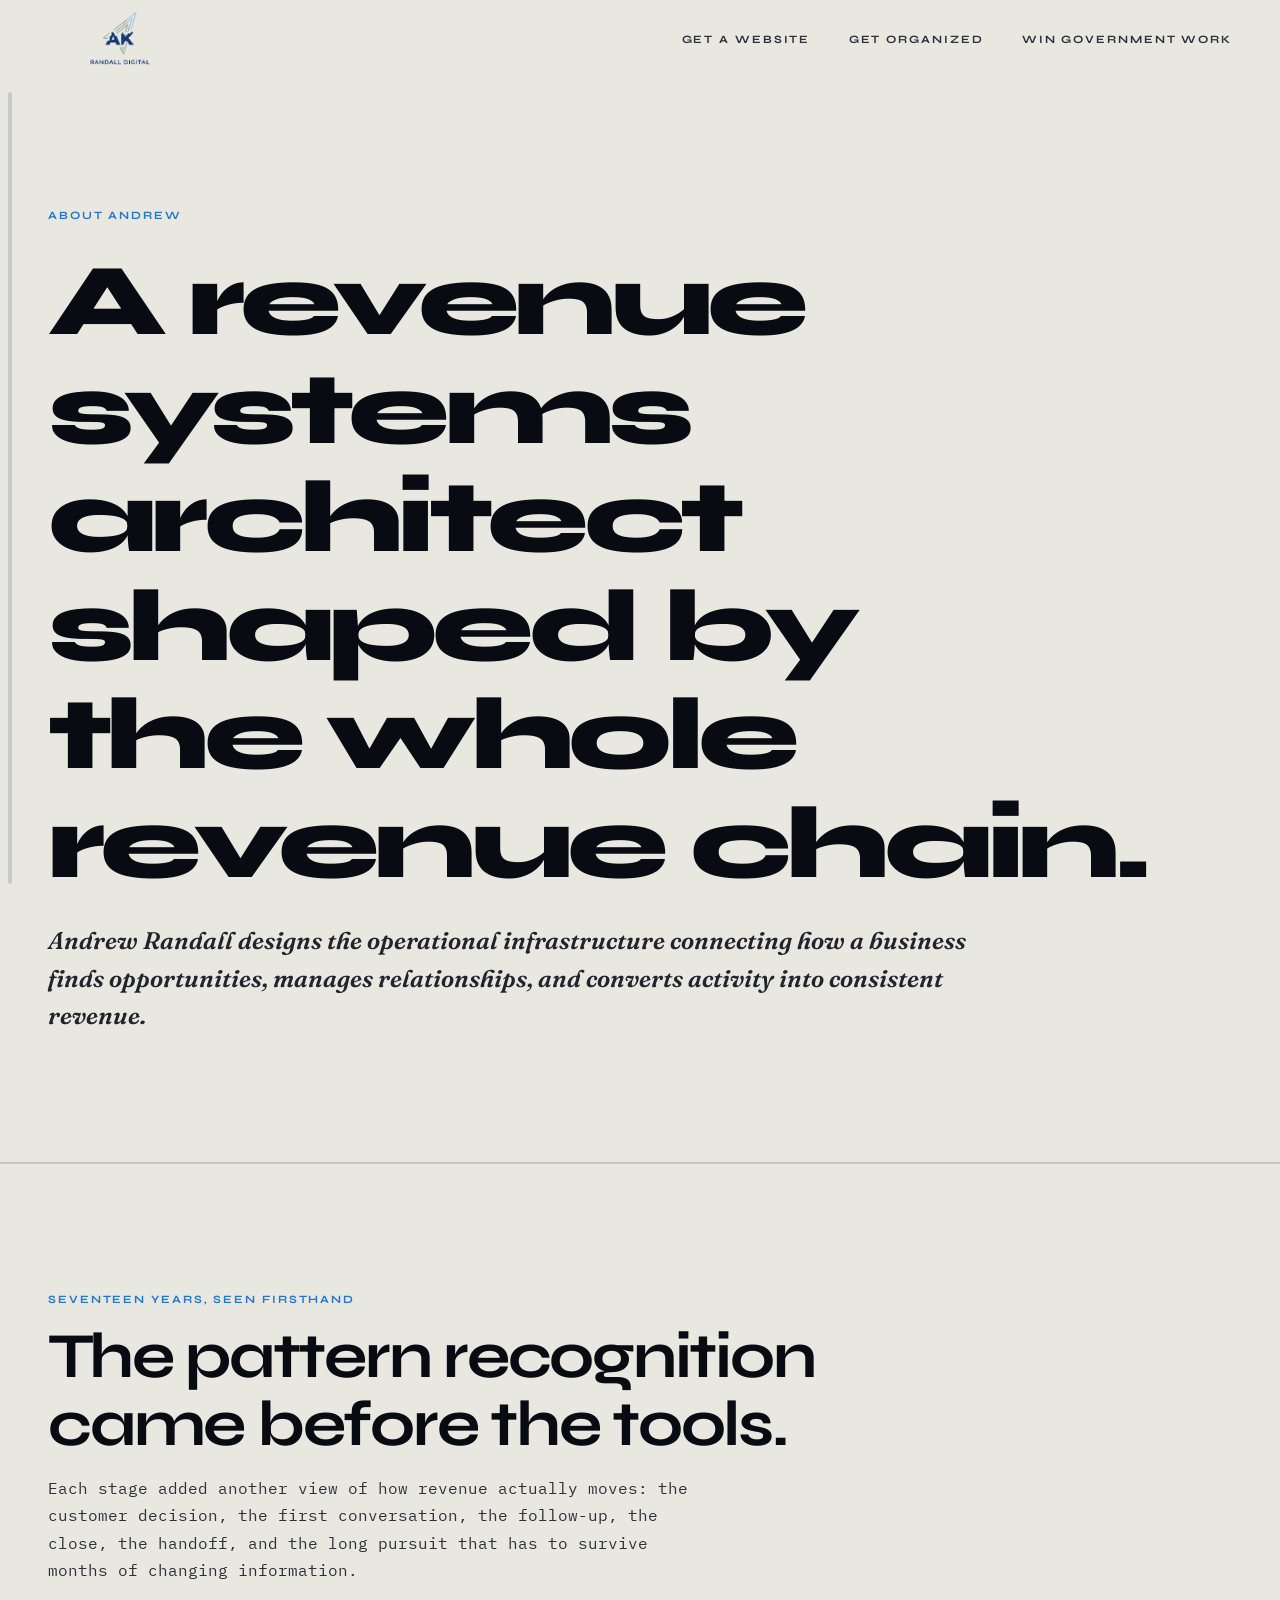
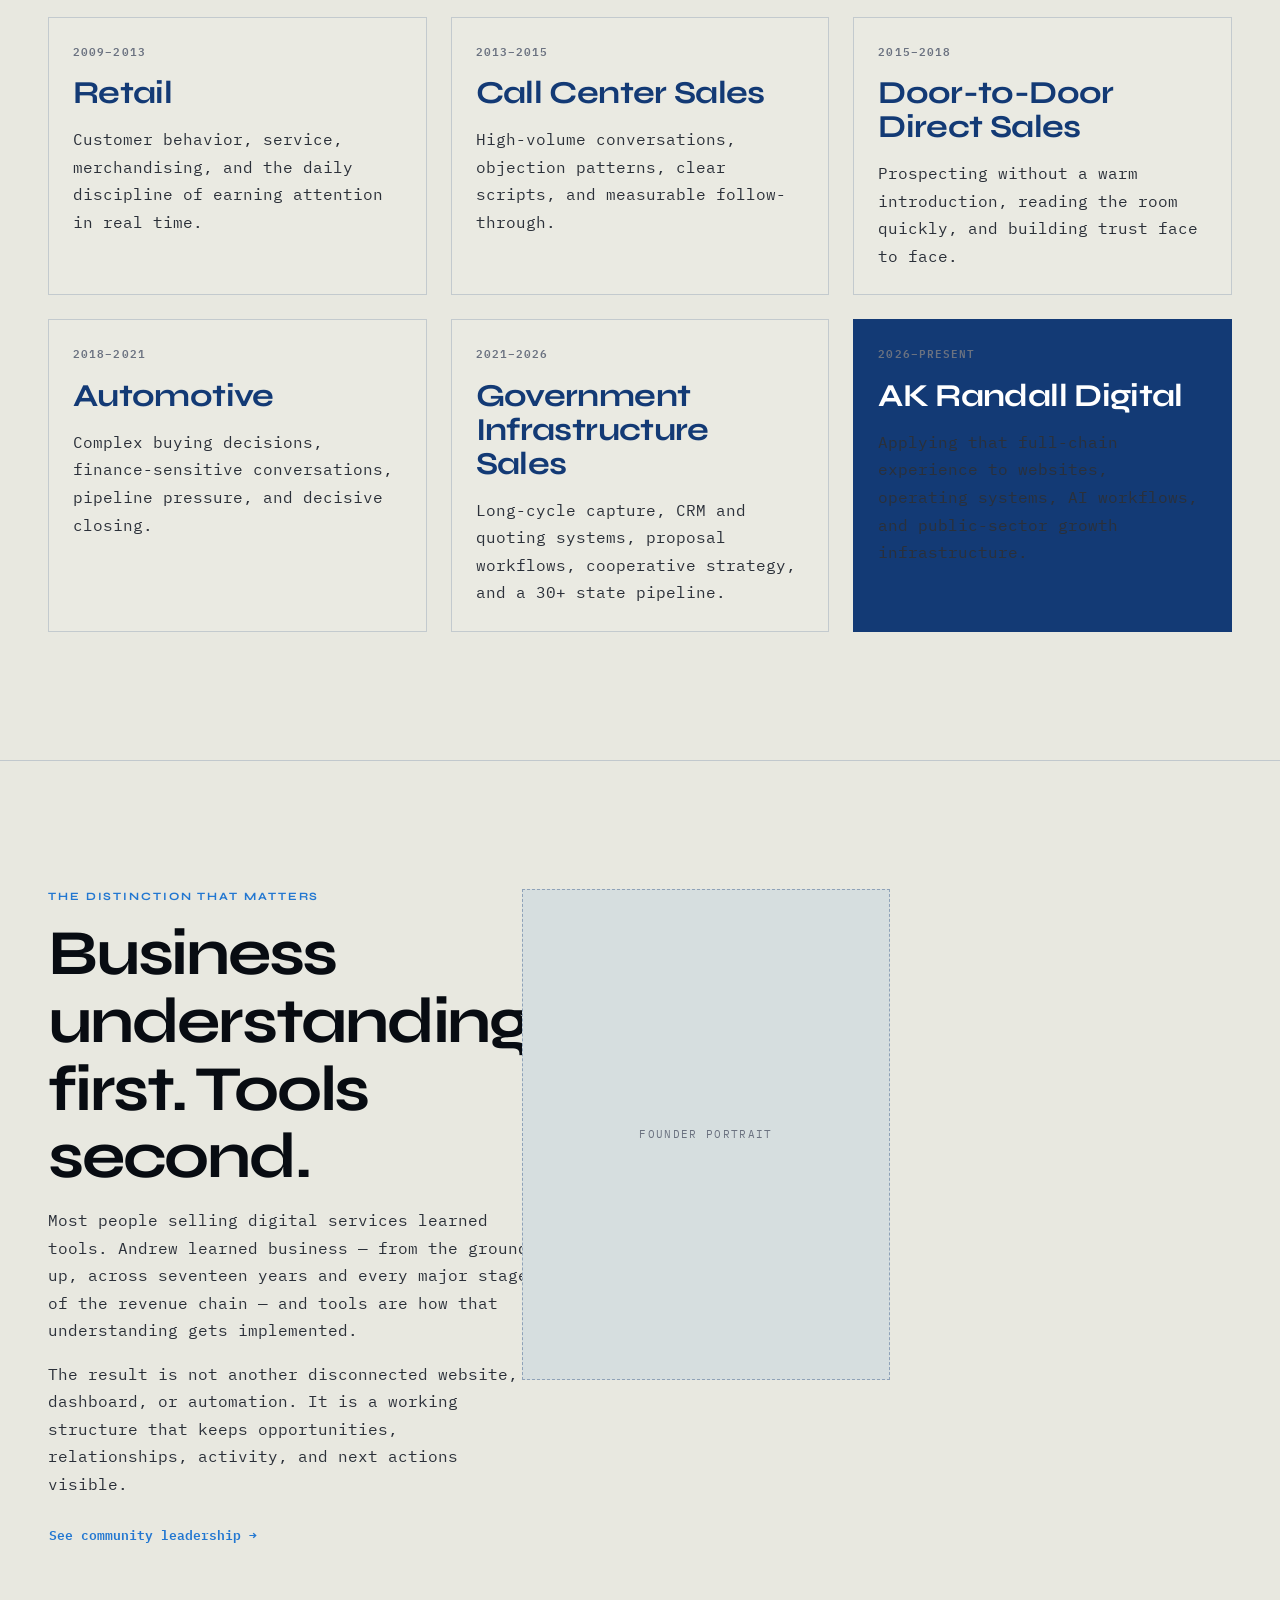
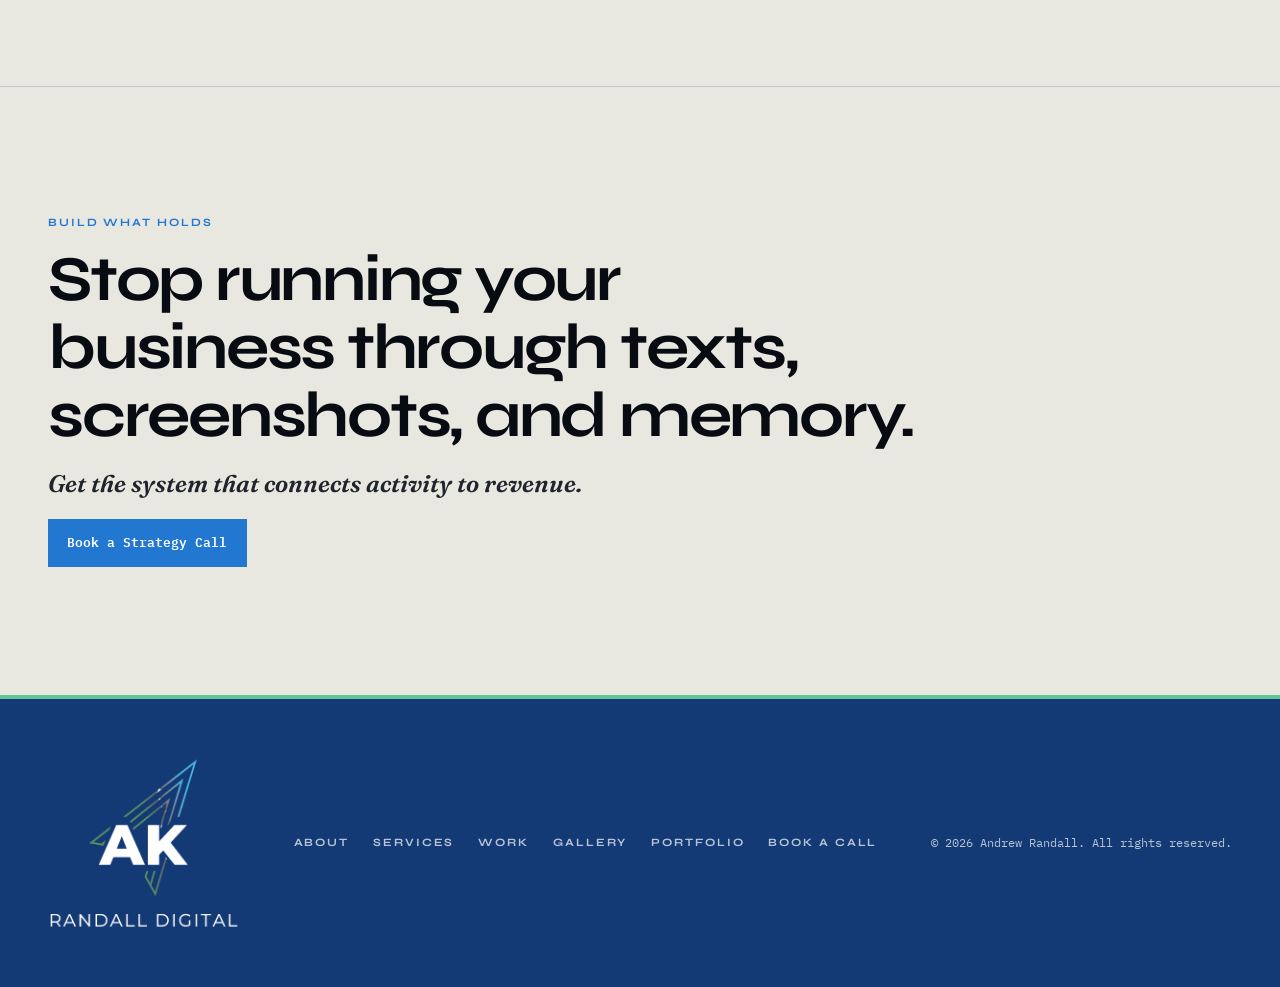
==== commit ae5d4dbf: "Complete site refactor and session fixes Implement the approved problem-first navigation and copy ac" ====
--- a/about.html
+++ b/about.html
@@ -12,8 +12,8 @@
 </head>
 <body>
   <a href="#main" class="skip-link">Skip to content</a>
-  <nav id="nav" role="navigation" aria-label="Main"><div class="container"><div class="nav-inner"><a href="index.html" class="nav-logo" aria-label="AK Randall Digital home"><img src="assets/akrandall_logo_pack_transparent/logo-header-320x120.png" alt="AK Randall Digital"></a><ul class="nav-links" role="list"><li><a href="index.html">Home</a></li><li><a href="about.html" aria-current="page">About</a></li><li><a href="services.html">Services</a></li><li><a href="work.html">Work</a></li><li><a href="gallery.html">Gallery</a></li><li><a href="portfolio.html">Portfolio</a></li><li><a href="connect.html">Connect</a></li></ul><button class="nav-hamburger" id="hamburger" aria-label="Open menu" aria-expanded="false"><span></span><span></span><span></span></button></div></div></nav>
-  <div class="menu-overlay" id="menuOverlay" aria-hidden="true"><div class="menu-panel"><a href="index.html">Home</a><a href="about.html">About</a><a href="services.html">Services</a><a href="work.html">Work</a><a href="gallery.html">Gallery</a><a href="portfolio.html">Portfolio</a><a href="connect.html">Connect</a></div></div>
+  <nav id="nav" role="navigation" aria-label="Main"><div class="container"><div class="nav-inner"><a href="index.html" class="nav-logo" aria-label="AK Randall Digital home"><img src="assets/akrandall_logo_pack_transparent/logo-header-320x120.png" alt="AK Randall Digital"></a><ul class="nav-links" role="list"><li><a href="services.html#get-a-website">Get a Website</a></li><li><a href="services.html#get-organized">Get Organized</a></li><li><a href="services.html#win-government-work">Win Government Work</a></li></ul><button class="nav-hamburger" id="hamburger" aria-label="Open menu" aria-expanded="false"><span></span><span></span><span></span></button></div></div></nav>
+  <div class="menu-overlay" id="menuOverlay" aria-hidden="true"><div class="menu-panel"><a href="services.html#get-a-website">Get a Website</a><a href="services.html#get-organized">Get Organized</a><a href="services.html#win-government-work">Win Government Work</a></div></div>
   <main id="main">
     <section class="page-hero"><div class="container"><span class="label">About Andrew</span><h1>A revenue systems architect shaped by the whole revenue chain.</h1><p class="lead">Andrew Randall designs the operational infrastructure connecting how a business finds opportunities, manages relationships, and converts activity into consistent revenue.</p></div></section>
     <section class="page-section">
@@ -41,9 +41,9 @@
         <div class="photo-frame" data-reveal data-delay="100" data-slot-label="Founder portrait"><img src="assets/media/Berlin Profile header .jpg" alt="Portrait of Andrew Randall" loading="lazy" decoding="async" onerror="this.parentElement.classList.add('photo-frame--empty'); this.remove()"></div>
       </div>
     </section>
-    <section class="page-section"><div class="container section-stack" data-reveal><span class="label">Build What Holds</span><h2>Stop running your business through texts, screenshots, and memory.</h2><p class="lead">Get the system that connects activity to revenue.</p><p><a href="connect.html" class="btn-primary">Start the Conversation</a></p></div></section>
+    <section class="page-section"><div class="container section-stack" data-reveal><span class="label">Build What Holds</span><h2>Stop running your business through texts, screenshots, and memory.</h2><p class="lead">Get the system that connects activity to revenue.</p><p><a href="connect.html" class="btn-primary">Book a Strategy Call</a></p></div></section>
   </main>
-  <footer><div class="container"><div class="footer-inner"><div class="footer-logo"><img src="assets/akrandall_logo_pack_transparent/logo-hero-800.png" alt="AK Randall Digital"></div><nav class="footer-nav" aria-label="Footer navigation"><a href="about.html">About</a><a href="services.html">Services</a><a href="work.html">Work</a><a href="gallery.html">Gallery</a><a href="portfolio.html">Portfolio</a><a href="connect.html">Connect</a></nav><p class="footer-copy">&copy; 2026 Andrew Randall. All rights reserved.</p></div></div></footer>
+  <footer><div class="container"><div class="footer-inner"><div class="footer-logo"><img src="assets/akrandall_logo_pack_transparent/logo-footer-800.png" alt="AK Randall Digital"></div><nav class="footer-nav" aria-label="Footer navigation"><a href="about.html">About</a><a href="services.html">Services</a><a href="work.html">Work</a><a href="gallery.html">Gallery</a><a href="portfolio.html">Portfolio</a><a href="connect.html">Book a Call</a></nav><p class="footer-copy">&copy; 2026 Andrew Randall. All rights reserved.</p></div></div></footer>
   <script src="assets/js/main.js" defer></script>
 </body>
 </html>
--- a/assets/css/main.css
+++ b/assets/css/main.css
@@ -1241,10 +1241,8 @@
 
 .filter-btn:hover,
 .year-btn:hover,
-.schedule-type:hover,
 .filter-btn.active,
-.year-btn.active,
-.schedule-type.active {
+.year-btn.active {
   border-color: var(--cyan);
   background: var(--cyan);
   color: white;
@@ -1314,13 +1312,6 @@
   color: var(--mid-gray);
   font-size: 0.72rem;
   line-height: 1.55;
-}
-
-.schedule-type.active .type-title,
-.schedule-type:hover .type-title,
-.schedule-type.active .type-desc,
-.schedule-type:hover .type-desc {
-  color: white;
 }
 
 .calendar-note {
@@ -1504,6 +1495,7 @@
 .career-step--current h3,
 .offer-card--lead h3,
 .offer-card--lead .offer-number,
+.offer-card--lead p,
 .offer-card--lead a {
   color: white;
 }
@@ -1538,14 +1530,130 @@
 }
 
 .service-principle {
+  position: relative;
   display: grid;
   align-content: end;
   min-height: 18rem;
   padding: var(--space-6);
 }
 
+.plain-translation {
+  padding: var(--space-4);
+  border-left: 0.2rem solid var(--sage);
+  background: var(--surface-blue);
+}
+
+.hero-support {
+  color: color-mix(in srgb, white 78%, transparent);
+  font-size: 0.8rem;
+}
+
+.belief-section,
+.capacity-section {
+  background: var(--surface-blue);
+}
+
+.route-grid .offer-card {
+  scroll-margin-top: calc(var(--nav-height) + 2rem);
+}
+
+.interactive-card {
+  transition:
+    color 180ms ease,
+    background 180ms ease,
+    border-color 180ms ease,
+    box-shadow 180ms ease,
+    opacity 180ms ease,
+    scale 180ms ease,
+    transform 180ms ease;
+}
+
+.interactive-card:hover,
+.interactive-card:focus-visible,
+.interactive-card:focus-within {
+  z-index: 2;
+  border-color: var(--cyan);
+  background: var(--navy);
+  color: white;
+  box-shadow: var(--shadow);
+  scale: 1.025;
+  transform: translateY(-0.25rem);
+}
+
+.interactive-card:hover h3,
+.interactive-card:hover p,
+.interactive-card:hover .offer-number,
+.interactive-card:hover .type-title,
+.interactive-card:hover .type-desc,
+.interactive-card:hover a,
+.interactive-card:focus-visible .type-title,
+.interactive-card:focus-visible .type-desc,
+.interactive-card:focus-within h3,
+.interactive-card:focus-within p,
+.interactive-card:focus-within .offer-number,
+.interactive-card:focus-within a {
+  color: white;
+}
+
+.interactive-card-row:has(.interactive-card:hover) .interactive-card:not(:hover),
+.interactive-card-row:has(.interactive-card:focus-visible) .interactive-card:not(:focus-visible),
+.interactive-card-row:has(.interactive-card:focus-within) .interactive-card:not(:focus-within) {
+  opacity: 0.68;
+}
+
+.draw-border {
+  position: absolute;
+  inset: 0;
+  width: 100%;
+  height: 100%;
+  overflow: visible;
+  pointer-events: none;
+}
+
+.draw-border rect {
+  fill: none;
+  stroke: var(--sage);
+  stroke-width: 1.2;
+  vector-effect: non-scaling-stroke;
+}
+
+.form-status {
+  margin: 0;
+  color: var(--navy);
+  font-weight: 600;
+}
+
+.form-submit-frame {
+  position: absolute;
+  width: 1px;
+  height: 1px;
+  border: 0;
+  clip-path: inset(50%);
+}
+
+.is-magnetic {
+  will-change: transform;
+}
+
+@media (min-width: 48rem) and (prefers-reduced-motion: no-preference) {
+  .day-night-grid {
+    position: relative;
+    display: grid;
+  }
+
+  .day-night-grid .comparison-card {
+    grid-area: 1 / 1;
+  }
+}
+
 .service-principle p {
+  color: white;
   font: 600 clamp(1.35rem, 3vw, 2rem)/1.35 var(--font-display);
+}
+
+.offer-links a,
+.portfolio-card a {
+  overflow-wrap: anywhere;
 }
 
 .portfolio-card {
